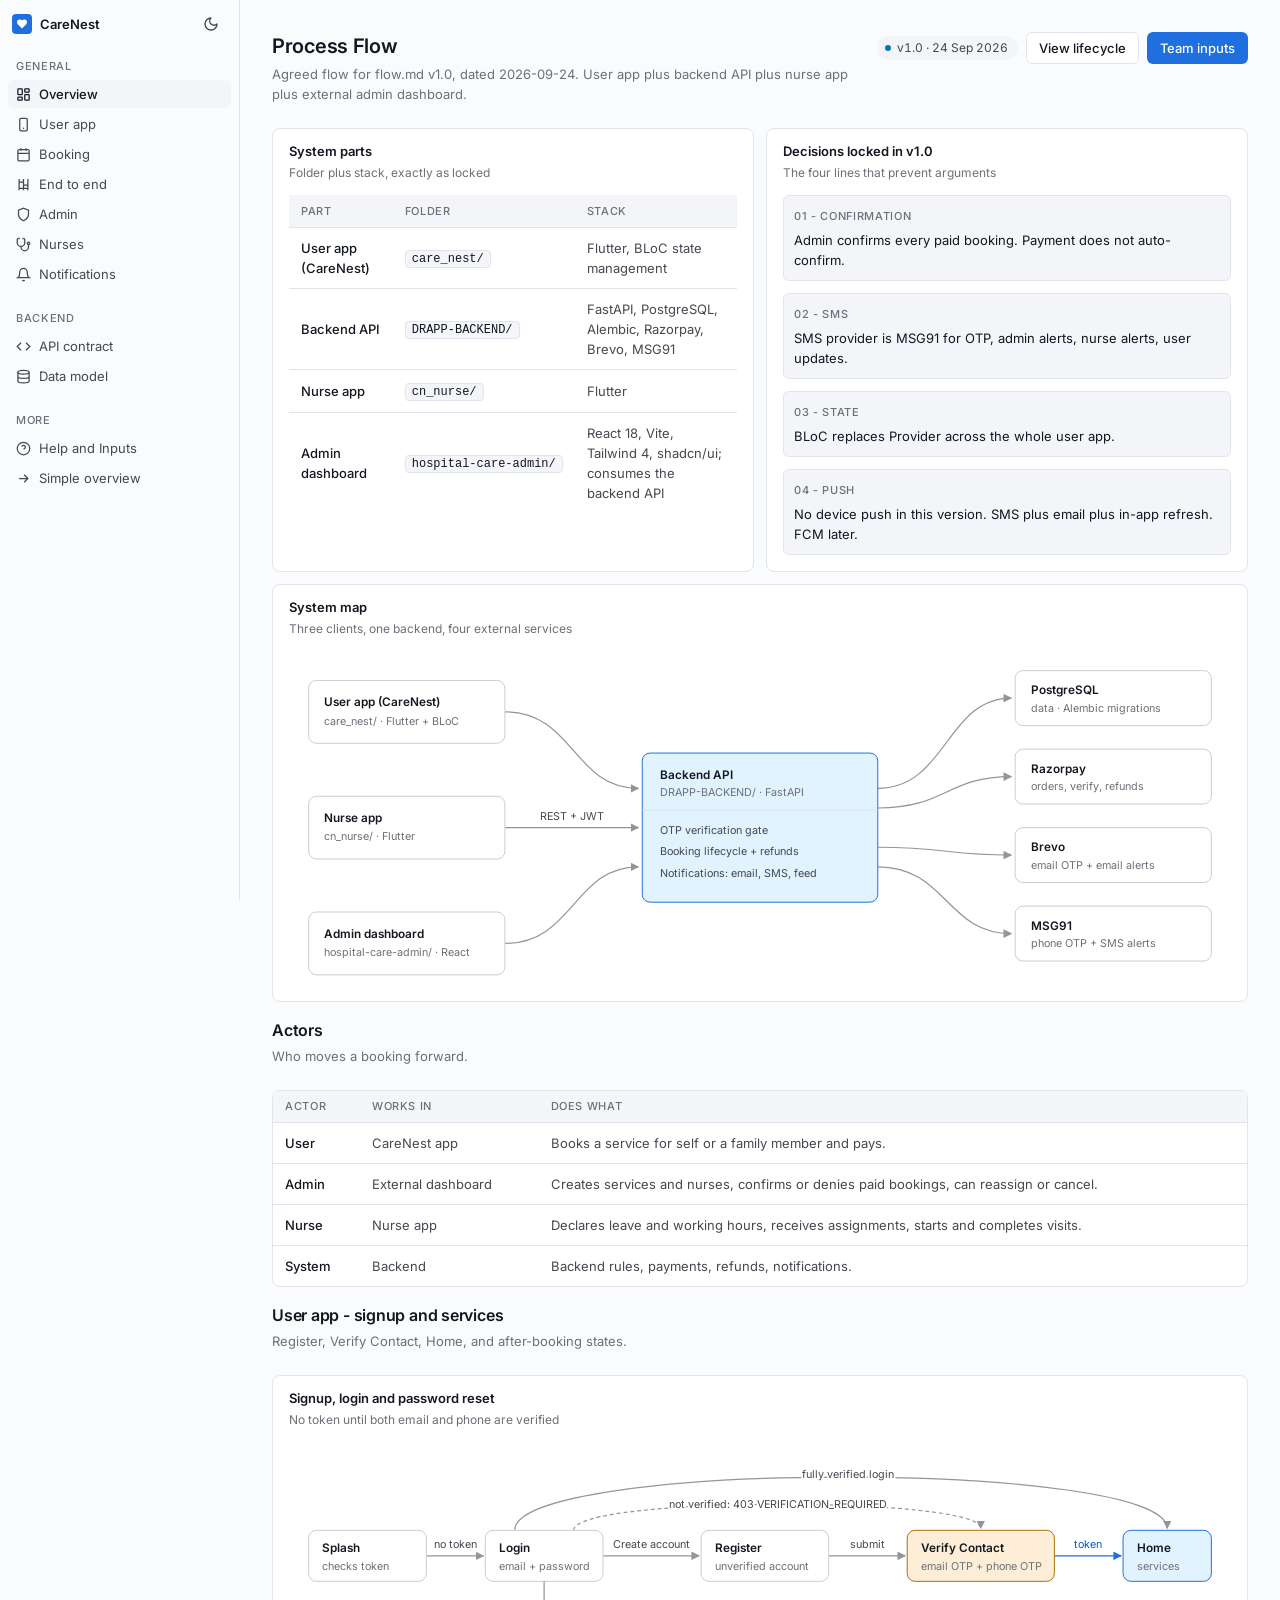
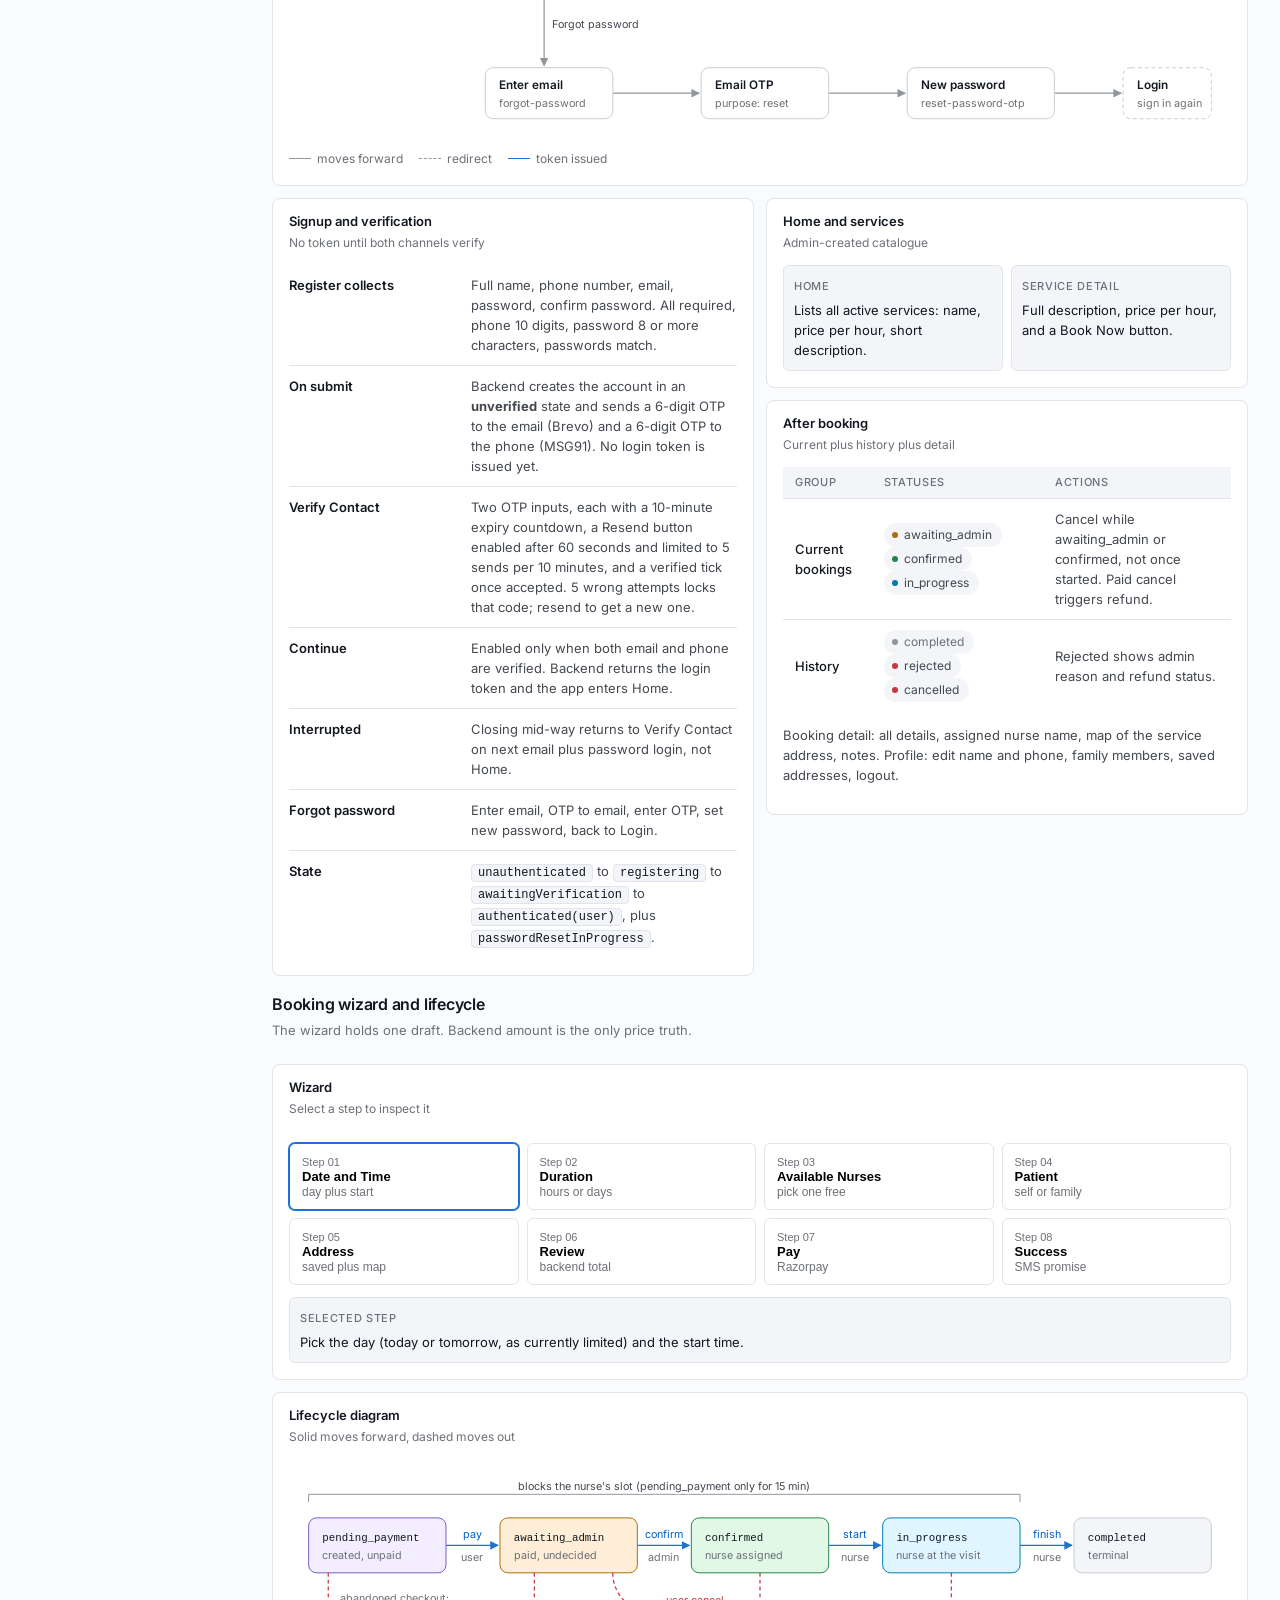
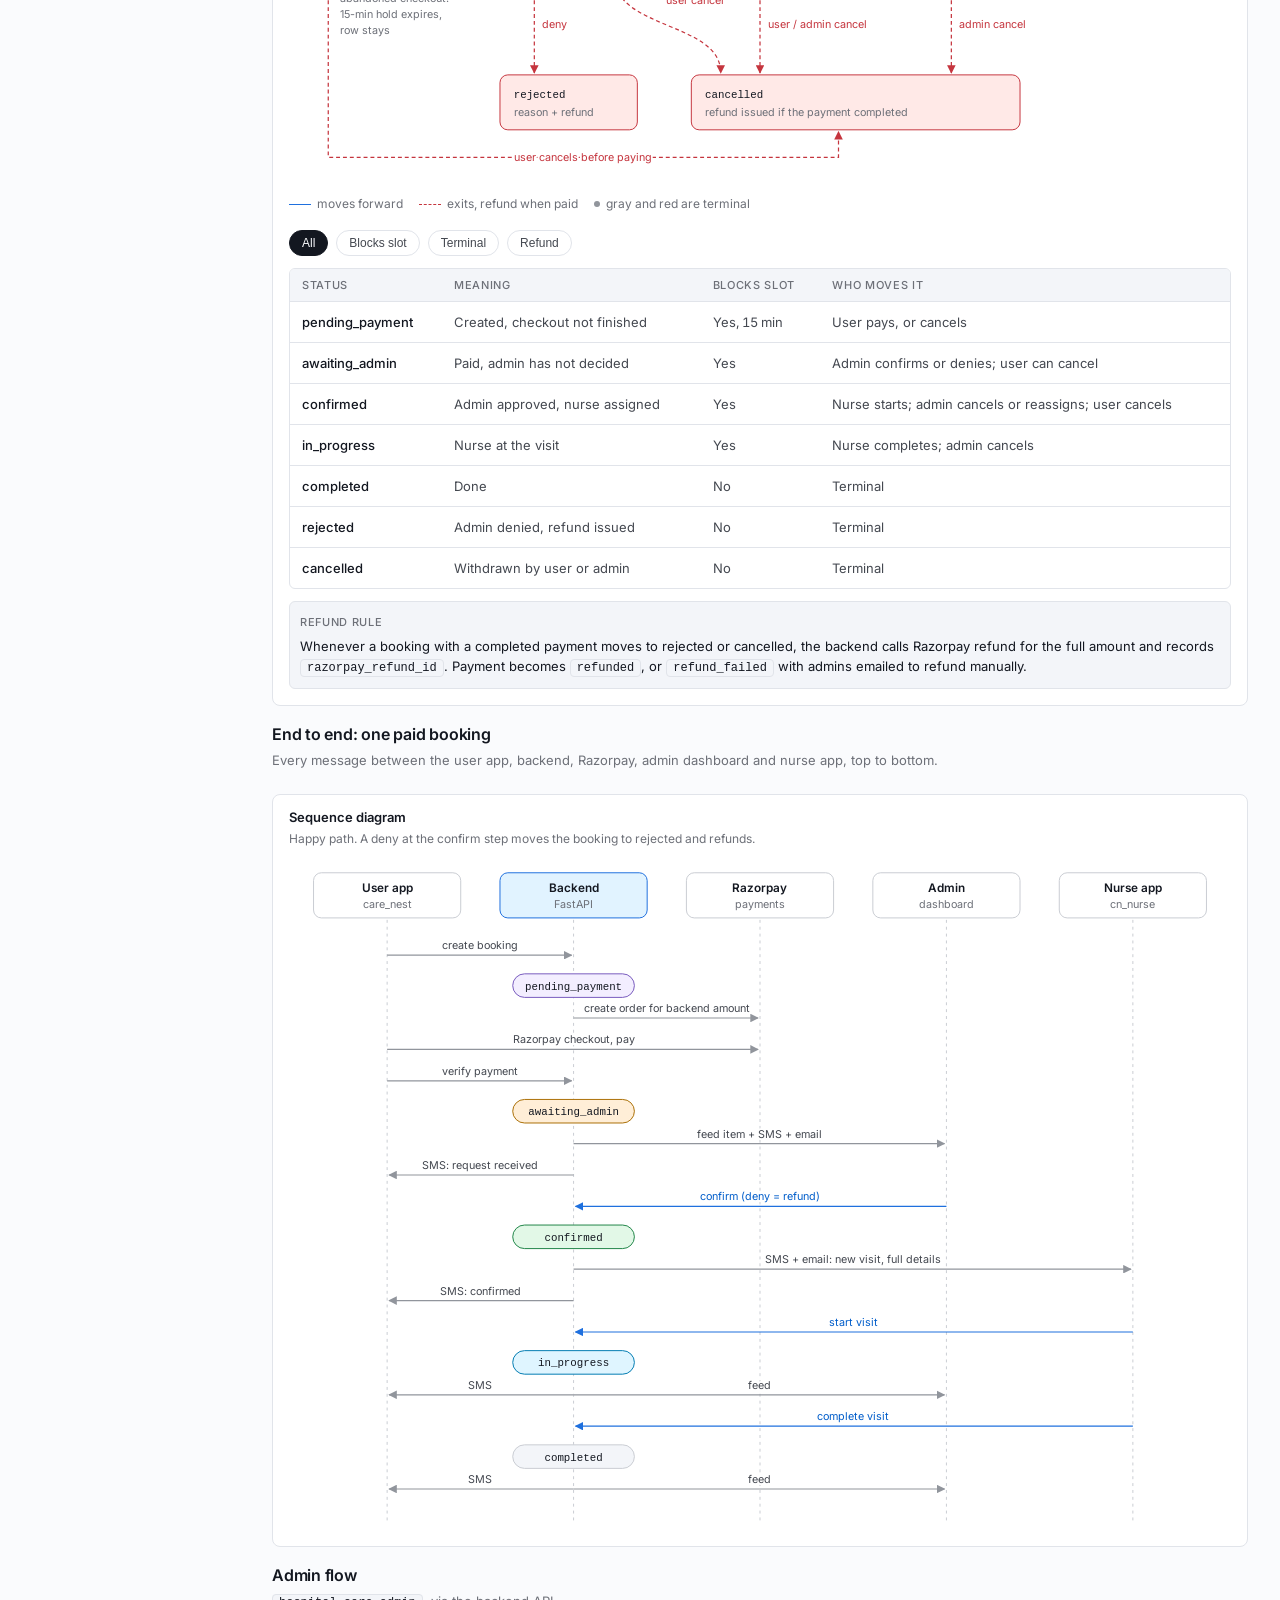
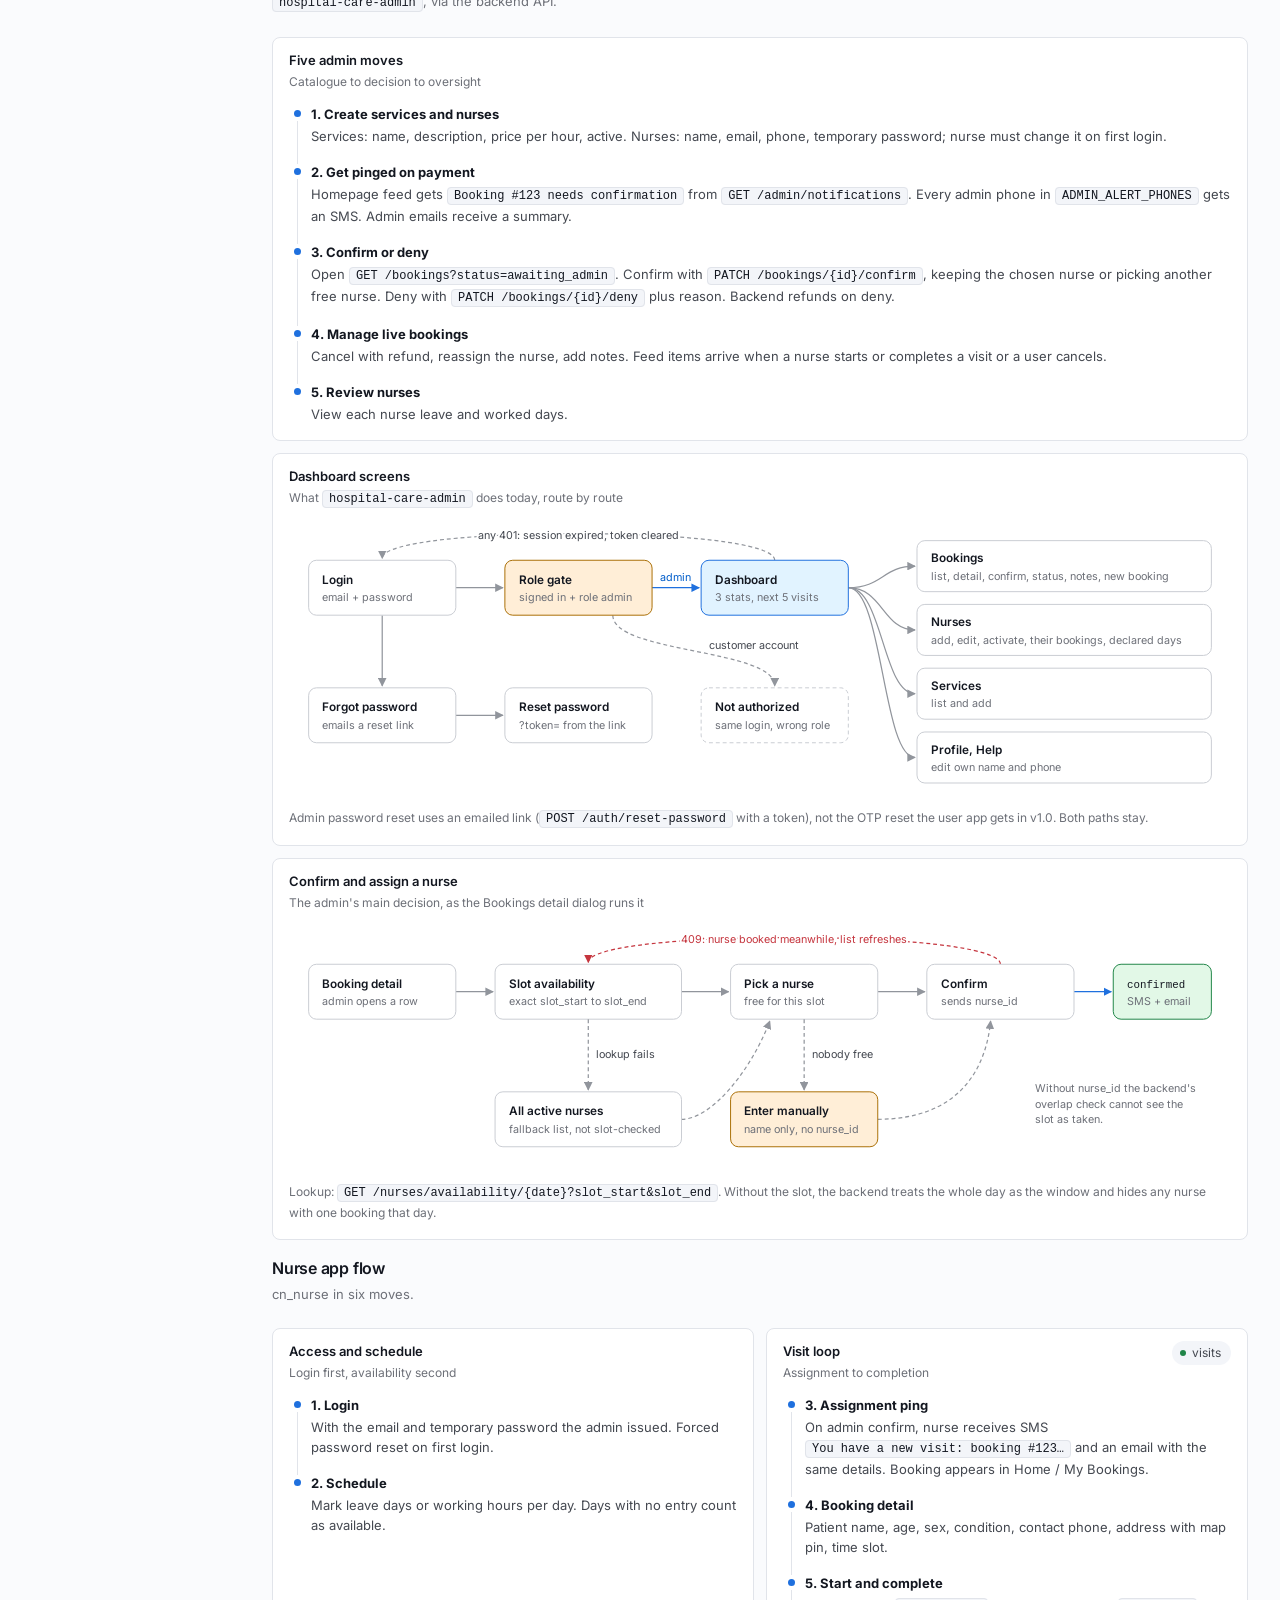
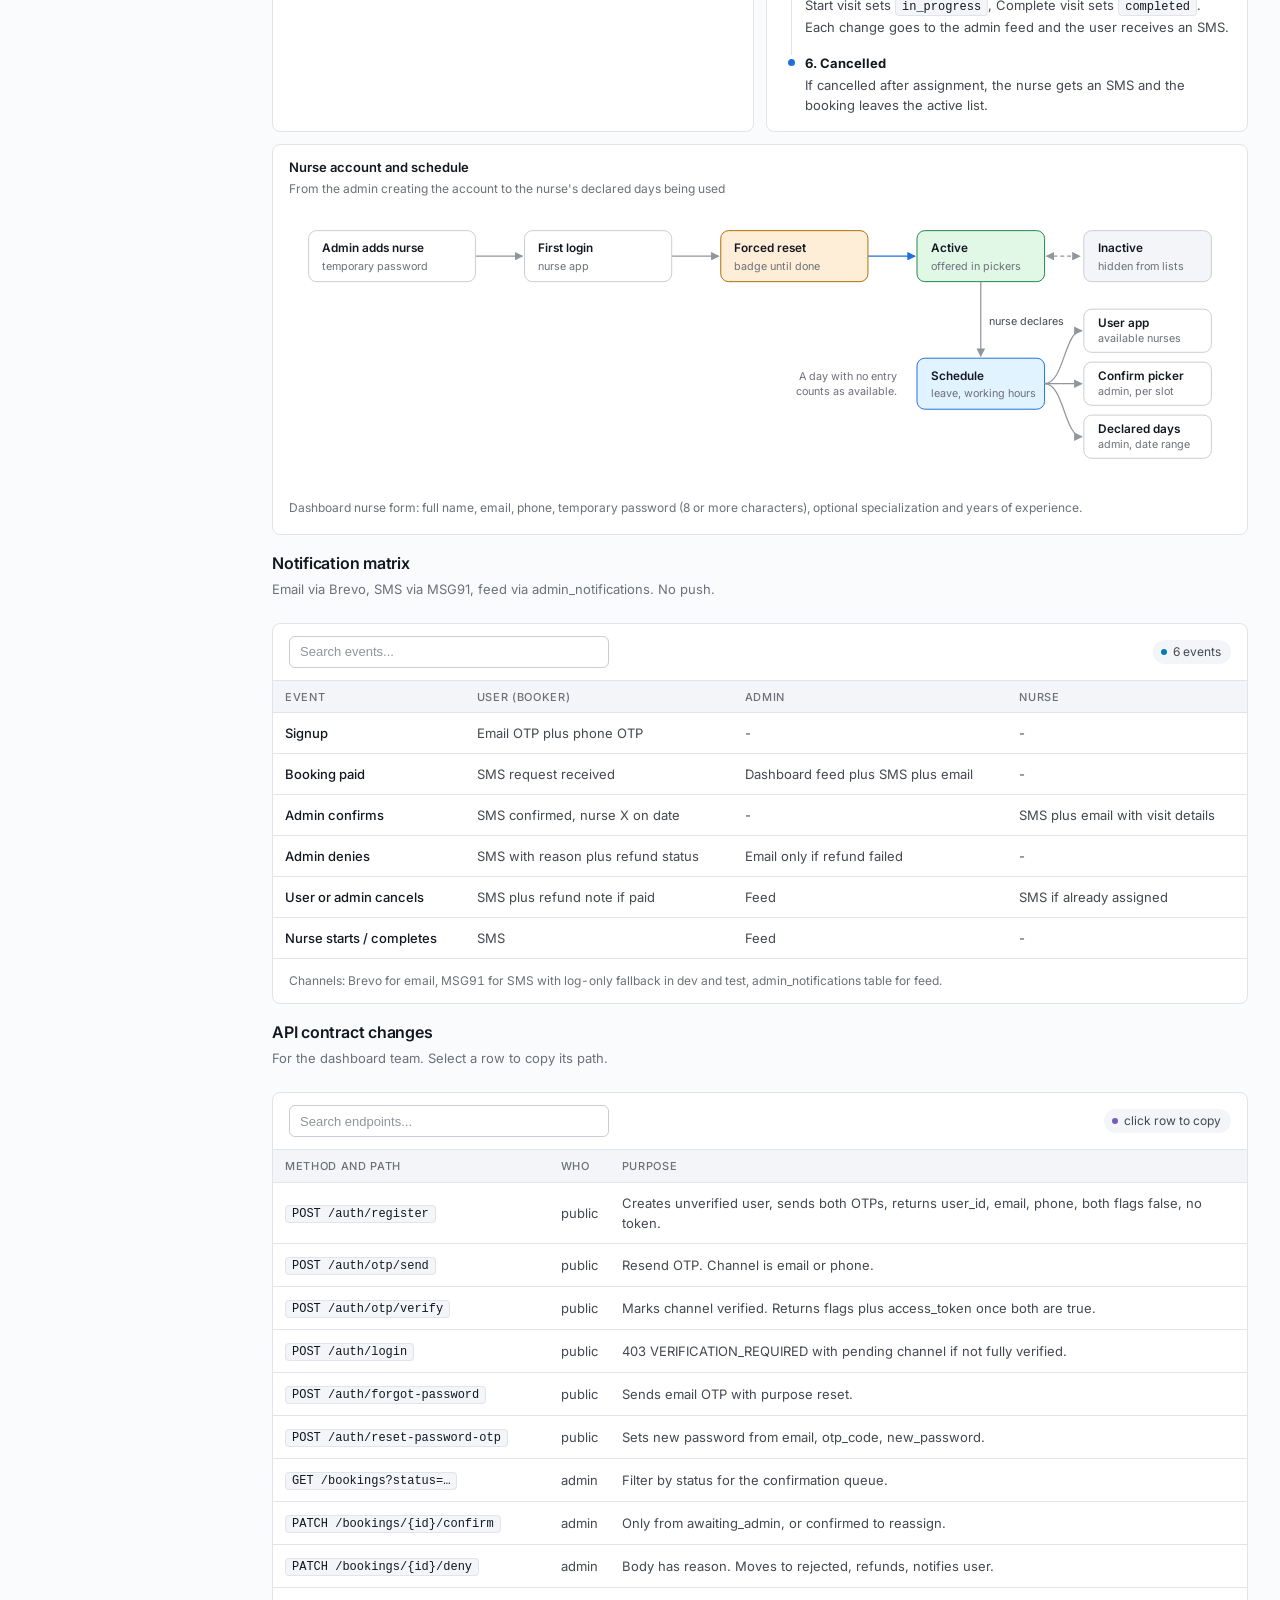
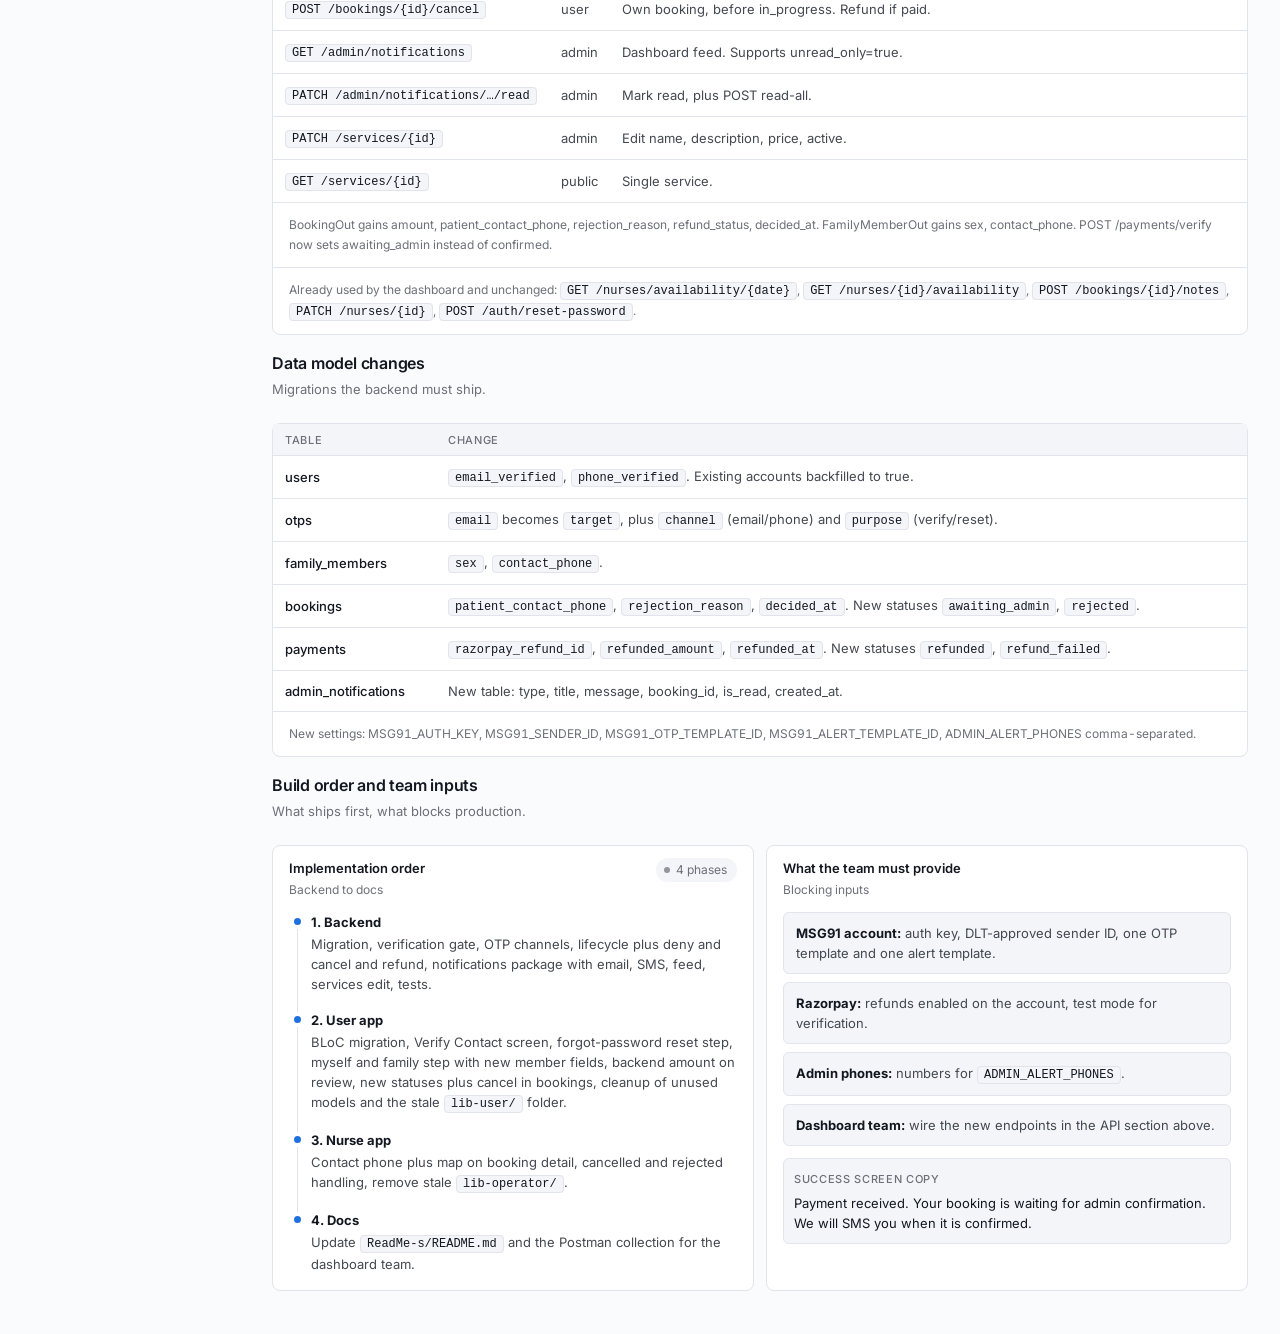
==== detailed.html @ 4bc53bef "Add view chooser and simple overview, fix phone sidebar not closing" ====
<!DOCTYPE html>
<html lang="en">
<head>
<meta charset="UTF-8">
<meta name="viewport" content="width=device-width, initial-scale=1.0">
<title>CareNest Detailed Flow</title>
<link rel="preconnect" href="https://fonts.googleapis.com">
<link rel="preconnect" href="https://fonts.gstatic.com" crossorigin>
<link href="https://fonts.googleapis.com/css2?family=Inter:wght@400;500;600&display=swap" rel="stylesheet">
<link rel="stylesheet" href="theme.css">
<script src="theme.js"></script>
<style>
.shell{min-height:100vh}
/* Sidebar - 240px fixed, no collapse */
.scrim{position:fixed;inset:0;z-index:40;background:rgba(0,0,0,.4);display:none}
.scrim.show{display:block}
.dark .scrim{background:rgba(0,0,0,.6)}
.sidebar{position:fixed;inset-block:0;left:0;z-index:50;width:240px;display:flex;flex-direction:column;border-right:1px solid var(--border);background:var(--canvas);transition:transform 200ms var(--ease-out)}
@media(max-width:1023.98px){.sidebar{transform:translateX(-100%)}.sidebar.open{transform:none;box-shadow:var(--shadow-modal)}}
.brandlink{display:flex;align-items:center;gap:8px;color:inherit;text-decoration:none;border-radius:6px}
.brandbar{height:48px;display:flex;align-items:center;gap:8px;padding:0 12px;flex-shrink:0}
.sidenav{flex:1;overflow-y:auto;padding:8px;display:flex;flex-direction:column;gap:20px}
.navlabel{margin:0 0 4px;padding:0 8px;font-size:11px;font-weight:500;letter-spacing:.06em;text-transform:uppercase;color:var(--fg-muted)}
.navlist{display:flex;flex-direction:column;gap:2px}
.navitem{display:flex;height:28px;align-items:center;gap:8px;border-radius:6px;padding:0 8px;font-size:13px;text-decoration:none;color:var(--fg-secondary);transition:background-color 120ms var(--ease-out),color 120ms var(--ease-out)}
.navitem:hover{background:var(--surface-hover);color:var(--fg)}
.navitem.active{background:var(--surface-sunken);font-weight:500;color:var(--fg)}
.navitem svg{flex-shrink:0}
/* Content column */
.content{padding-left:0}
@media(min-width:1024px){.content{padding-left:240px}.scrim{display:none!important}}
.mobilebar{position:sticky;top:0;z-index:30;display:flex;height:48px;align-items:center;gap:8px;border-bottom:1px solid var(--border);background:var(--canvas);padding:0 12px}
@media(min-width:1024px){.mobilebar{display:none}}
.themetoggle svg{position:absolute;transition:transform 300ms var(--ease-out),opacity 200ms var(--ease-out)}
.themetoggle .i-sun{opacity:0;transform:rotate(-90deg) scale(.6)}
.dark .themetoggle .i-moon{opacity:0;transform:rotate(90deg) scale(.6)}
.main{margin:0 auto;max-width:80rem;padding:24px 16px 48px}
@media(min-width:1024px){.main{padding:32px 32px 64px}}
/* PageHeader */
.pageheader{margin-bottom:24px;display:flex;flex-direction:column;gap:12px}
@media(min-width:640px){.pageheader{flex-direction:row;align-items:flex-start;justify-content:space-between}}
.pageheader h1{margin:0;font-size:20px;line-height:28px;letter-spacing:-0.014em;font-weight:600}
.pageheader p{margin:4px 0 0;max-width:42rem;font-size:13px;color:var(--fg-muted)}
.headeractions{display:flex;flex-shrink:0;align-items:center;gap:8px}
/* Buttons - 32px control height */
.btn{display:inline-flex;flex-shrink:0;height:32px;align-items:center;justify-content:center;gap:8px;border-radius:6px;font-size:13px;font-weight:500;white-space:nowrap;padding:0 12px;border:1px solid transparent;text-decoration:none;transition:background-color 120ms var(--ease-out)}
.btn-primary{background:var(--accent);color:var(--accent-fg)}
.btn-primary:hover{background:var(--accent-hover)}
.btn-outline{border-color:var(--border);background:var(--surface);color:var(--fg)}
.btn-outline:hover{background:var(--surface-hover)}
.btn svg{pointer-events:none}
/* Cards - flat bordered, no shadow */
.card{border-radius:8px;border:1px solid var(--border);background:var(--surface)}
.card-h{display:flex;align-items:flex-start;justify-content:space-between;gap:16px;padding:12px 16px 0}
.card-t{margin:0;font-size:13px;font-weight:600}
.card-d{margin:2px 0 0;font-size:12px;color:var(--fg-muted)}
.card-c{padding:12px 16px 16px}
.grid-stats{display:grid;grid-template-columns:1fr;gap:12px;margin-bottom:16px}
@media(min-width:640px){.grid-stats{grid-template-columns:repeat(2,1fr)}}
@media(min-width:1024px){.grid-stats{grid-template-columns:repeat(4,1fr)}}
.stat{padding:16px}
.stat-top{display:flex;align-items:center;gap:8px;color:var(--fg-muted)}
.stat-top h3{margin:0;font-size:12px;font-weight:500;white-space:nowrap;overflow:hidden;text-overflow:ellipsis}
.stat-v{margin:8px 0 0;font-size:26px;line-height:32px;letter-spacing:-0.02em;font-weight:600;font-variant-numeric:tabular-nums}
.stat-d{margin:4px 0 0;font-size:12px;color:var(--fg-muted);white-space:nowrap;overflow:hidden;text-overflow:ellipsis}
.grid2{display:grid;grid-template-columns:1fr;gap:12px}
@media(min-width:900px){.grid2{grid-template-columns:1fr 1fr}}
.stack{display:flex;flex-direction:column;gap:12px}
section.anchor{scroll-margin-top:64px;margin-bottom:16px}
/* Table */
.twrap{width:100%;overflow-x:auto;border-radius:0 0 8px 8px}
table.grid{width:100%;border-collapse:collapse;font-size:13px}
.grid thead{background:var(--surface-sunken)}
.grid thead tr{border-bottom:1px solid var(--border)}
.grid th{height:32px;padding:0 12px;text-align:left;vertical-align:middle;font-size:11px;font-weight:500;letter-spacing:.06em;text-transform:uppercase;white-space:nowrap;color:var(--fg-muted)}
.grid tbody tr{border-bottom:1px solid var(--border);transition:background-color 120ms var(--ease-out)}
.grid tbody tr:last-child{border-bottom:0}
.grid tbody tr.clickable{cursor:pointer}
.grid tbody tr.clickable:hover{background:var(--surface-hover)}
.grid td{padding:10px 12px;vertical-align:middle;color:var(--fg-secondary)}
.grid td.strong{color:var(--fg);font-weight:500}
.nums{font-variant-numeric:tabular-nums;white-space:nowrap}
/* StatusBadge - dot beside neutral text */
.badge{display:inline-flex;align-items:center;gap:6px;border-radius:9999px;background:var(--surface-sunken);padding:2px 10px 2px 8px;font-size:12px;white-space:nowrap;color:var(--fg-secondary)}
.badge.muted{color:var(--fg-muted)}
.dot{width:6px;height:6px;flex-shrink:0;border-radius:9999px}
.d-success{background:var(--success)}.d-info{background:var(--info)}.d-warning{background:var(--warning)}.d-special{background:var(--special)}.d-danger{background:var(--danger)}.d-neutral{background:var(--fg-subtle)}
code.code{font-family:ui-monospace,SFMono-Regular,Menlo,monospace;font-size:12px;background:var(--surface-sunken);border:1px solid var(--border);border-radius:4px;padding:1px 6px;color:var(--fg);white-space:nowrap;font-variant-numeric:tabular-nums}
/* DetailBox - Bookings.jsx pattern */
.detailbox{border-radius:6px;border:1px solid var(--border);background:var(--surface-sunken);padding:10px}
.detailbox .dl{margin:0;font-size:11px;font-weight:500;letter-spacing:.06em;text-transform:uppercase;color:var(--fg-muted)}
.detailbox .dv{margin:4px 0 0;font-size:13px;color:var(--fg)}
.dgrid{display:grid;grid-template-columns:1fr 1fr;gap:8px}
@media(max-width:560px){.dgrid{grid-template-columns:1fr}}
.kv{display:grid;grid-template-columns:170px 1fr;gap:12px;padding:10px 0;border-top:1px solid var(--border);font-size:13px}
.kv:first-of-type{border-top:0}
.kv dt{font-weight:600;color:var(--fg)}
.kv dd{margin:0;color:var(--fg-secondary)}
@media(max-width:640px){.kv{grid-template-columns:1fr;gap:2px}}
/* Wizard steps */
.wizard{display:grid;grid-template-columns:repeat(2,1fr);gap:8px;margin:12px 0}
@media(min-width:640px){.wizard{grid-template-columns:repeat(4,1fr)}}
.wstep{text-align:left;border-radius:6px;border:1px solid var(--border);background:var(--surface);padding:10px 12px}
.wstep:hover{background:var(--surface-hover)}
.wstep.sel{border-color:var(--accent);box-shadow:0 0 0 1px var(--accent)}
.wstep .wn{font-size:11px;color:var(--fg-muted);font-variant-numeric:tabular-nums}
.wstep b{display:block;font-size:13px;font-weight:600}
.wstep span{font-size:12px;color:var(--fg-muted)}
.filters{display:flex;gap:8px;flex-wrap:wrap;padding:12px 16px;border-bottom:1px solid var(--border)}
.fbtn{border:1px solid var(--border);background:var(--surface);border-radius:9999px;padding:5px 12px;font-size:12px;font-weight:500;color:var(--fg-secondary)}
.fbtn:hover{background:var(--surface-hover);color:var(--fg)}
.fbtn.on{background:var(--fg);border-color:var(--fg);color:var(--canvas)}
.checklist{list-style:none;margin:0;padding:0;display:flex;flex-direction:column;gap:8px}
.checklist li{border:1px solid var(--border);background:var(--surface-sunken);border-radius:6px;padding:10px 12px;font-size:13px;color:var(--fg-secondary)}
.checklist b{color:var(--fg)}
.timeline{margin:0;padding:0;list-style:none}
.timeline li{position:relative;padding:0 0 16px 22px}
.timeline li:last-child{padding-bottom:0}
.timeline li::before{content:"";position:absolute;left:5px;top:6px;width:7px;height:7px;border-radius:9999px;background:var(--accent)}
.timeline li::after{content:"";position:absolute;left:8px;top:17px;bottom:-2px;width:1px;background:var(--border)}
.timeline li:last-child::after{display:none}
.timeline b{font-size:13px}
.timeline p{margin:2px 0 0;font-size:13px;color:var(--fg-secondary)}
.searchrow{display:flex;flex-direction:column;gap:12px;padding:12px 16px;border-bottom:1px solid var(--border)}
@media(min-width:640px){.searchrow{flex-direction:row;align-items:center;justify-content:space-between}}
.search{width:100%;max-width:20rem;height:32px;border:1px solid var(--border-strong);border-radius:6px;background:var(--surface);color:var(--fg);font-size:13px;padding:0 10px}
.search::placeholder{color:var(--fg-subtle)}
.pager{display:flex;flex-direction:column;gap:12px;border-top:1px solid var(--border);padding:12px 16px;font-size:12px;color:var(--fg-muted);font-variant-numeric:tabular-nums}
@media(min-width:640px){.pager{flex-direction:row;align-items:center;justify-content:space-between}}
/* Diagrams - inline SVG painted with theme tokens */
.dg{overflow-x:auto;-webkit-overflow-scrolling:touch}
.dg svg{display:block;width:100%;height:auto;min-width:760px;font-family:'Inter',system-ui,sans-serif}
.dg .nd{fill:var(--surface);stroke:var(--border-strong);stroke-width:1}
.dg .nd.ghost{fill:none;stroke-dasharray:4 3}
.dg .nd.core{fill:var(--accent-soft);stroke:var(--accent)}
.dg .nd.s-special{fill:var(--special-soft);stroke:var(--special)}
.dg .nd.s-warning{fill:var(--warning-soft);stroke:var(--warning)}
.dg .nd.s-success{fill:var(--success-soft);stroke:var(--success)}
.dg .nd.s-info{fill:var(--info-soft);stroke:var(--info)}
.dg .nd.s-danger{fill:var(--danger-soft);stroke:var(--danger)}
.dg .nd.s-neutral{fill:var(--surface-sunken);stroke:var(--border-strong)}
.dg .tl{fill:var(--fg);font-size:12px;font-weight:600}
.dg .ts{fill:var(--fg-muted);font-size:11px}
.dg .tc{fill:var(--fg-secondary);font-size:11px}
.dg .tm{font-family:ui-monospace,SFMono-Regular,Menlo,monospace;font-size:11px;fill:var(--fg)}
.dg .el{fill:var(--fg-secondary);font-size:11px;stroke:var(--surface);stroke-width:4px;paint-order:stroke;stroke-linejoin:round}
.dg .el.bad{fill:var(--danger)}
.dg .el.acc{fill:var(--accent-text)}
.dg .ed{fill:none;stroke:var(--fg-subtle);stroke-width:1.25}
.dg .ed.acc{stroke:var(--accent)}
.dg .ed.bad{stroke:var(--danger);stroke-dasharray:4 3}
.dg .ed.dash{stroke-dasharray:4 3}
.dg .life{stroke:var(--border-strong);stroke-dasharray:3 4}
.dg .rule{stroke:var(--border);stroke-width:1}
.dg .bracket{fill:none;stroke:var(--fg-subtle);stroke-width:1}
.mk{fill:var(--fg-subtle)}.mk-acc{fill:var(--accent)}.mk-bad{fill:var(--danger)}
.legend{display:flex;flex-wrap:wrap;gap:16px;margin-top:12px;font-size:12px;color:var(--fg-muted)}
.legend span{display:inline-flex;align-items:center;gap:6px}
.legend i{display:inline-block;width:22px;height:0;border-top:1.5px solid var(--fg-subtle)}
.legend i.acc{border-top:1.5px solid var(--accent)}
.legend i.bad{border-top:1.5px dashed var(--danger)}
.legend i.dash{border-top-style:dashed}
.scrollhint{display:none;margin:8px 0 0;font-size:11px;color:var(--fg-subtle)}
@media(max-width:800px){.scrollhint{display:block}}
</style>
</head>
<body>
<svg width="0" height="0" style="position:absolute" aria-hidden="true"><defs>
<marker id="ah" viewBox="0 0 10 10" refX="9" refY="5" markerWidth="7" markerHeight="7" orient="auto-start-reverse"><path d="M0,0 L10,5 L0,10 z" class="mk"/></marker>
<marker id="ah-acc" viewBox="0 0 10 10" refX="9" refY="5" markerWidth="7" markerHeight="7" orient="auto-start-reverse"><path d="M0,0 L10,5 L0,10 z" class="mk-acc"/></marker>
<marker id="ah-bad" viewBox="0 0 10 10" refX="9" refY="5" markerWidth="7" markerHeight="7" orient="auto-start-reverse"><path d="M0,0 L10,5 L0,10 z" class="mk-bad"/></marker>
</defs></svg>
<div class="shell">
<div class="scrim" id="scrim"></div>
<aside class="sidebar" id="sidebar">
<div class="brandbar"><a class="brandlink focusable" href="index.html" title="All views"><span class="brandmark"><svg width="12" height="12" viewBox="0 0 24 24" fill="currentColor"><path d="M19 14c1.49-1.46 3-3.21 3-5.5A5.5 5.5 0 0 0 16.5 3c-1.76 0-3 .5-4.5 2-1.5-1.5-2.74-2-4.5-2A5.5 5.5 0 0 0 2 8.5c0 2.3 1.5 4.05 3 5.5l7 7Z"/></svg></span><span class="brandname">CareNest</span></a><button class="iconbtn themetoggle focusable" type="button" aria-label="Switch to dark mode" title="Switch to dark mode"><svg class="i-sun" width="16" height="16" viewBox="0 0 24 24" fill="none" stroke="currentColor" stroke-width="2" stroke-linecap="round"><circle cx="12" cy="12" r="4"/><path d="M12 2v2m0 16v2M4.9 4.9l1.4 1.4m11.4 11.4 1.4 1.4M2 12h2m16 0h2M4.9 19.1l1.4-1.4M17.7 6.3l1.4-1.4"/></svg><svg class="i-moon" width="16" height="16" viewBox="0 0 24 24" fill="none" stroke="currentColor" stroke-width="2" stroke-linecap="round" stroke-linejoin="round"><path d="M12 3a6 6 0 0 0 9 9 9 9 0 1 1-9-9Z"/></svg></button></div>
<nav class="sidenav">
<div><p class="navlabel">General</p><div class="navlist">
<a class="navitem active" href="#overview"><svg width="15" height="15" viewBox="0 0 24 24" fill="none" stroke="currentColor" stroke-width="2"><rect x="3" y="3" width="7" height="9" rx="1"/><rect x="14" y="3" width="7" height="5" rx="1"/><rect x="14" y="12" width="7" height="9" rx="1"/><rect x="3" y="16" width="7" height="5" rx="1"/></svg><span>Overview</span></a>
<a class="navitem" href="#userapp"><svg width="15" height="15" viewBox="0 0 24 24" fill="none" stroke="currentColor" stroke-width="2"><rect x="6" y="2" width="12" height="20" rx="2"/><path d="M11 18h2"/></svg><span>User app</span></a>
<a class="navitem" href="#booking"><svg width="15" height="15" viewBox="0 0 24 24" fill="none" stroke="currentColor" stroke-width="2"><rect x="3" y="4" width="18" height="18" rx="2"/><path d="M16 2v4M8 2v4M3 10h18"/></svg><span>Booking</span></a>
<a class="navitem" href="#sequence"><svg width="15" height="15" viewBox="0 0 24 24" fill="none" stroke="currentColor" stroke-width="2"><path d="M5 3v18M12 3v18M19 3v18M5 8h7M12 13h7M5 18h14"/></svg><span>End to end</span></a>
<a class="navitem" href="#adminflow"><svg width="15" height="15" viewBox="0 0 24 24" fill="none" stroke="currentColor" stroke-width="2"><path d="M12 22s8-4 8-10V5l-8-3-8 3v7c0 6 8 10 8 10Z"/></svg><span>Admin</span></a>
<a class="navitem" href="#nurses"><svg width="15" height="15" viewBox="0 0 24 24" fill="none" stroke="currentColor" stroke-width="2"><path d="M4.8 2.3A.3.3 0 1 0 5 2H4a2 2 0 0 0-2 2v5a6 6 0 0 0 6 6a6 6 0 0 0 6-6V4a2 2 0 0 0-2-2h-1a.2.2 0 1 0 .3.3"/><path d="M8 15v1a6 6 0 0 0 6 6a6 6 0 0 0 6-6v-4"/><circle cx="20" cy="10" r="2"/></svg><span>Nurses</span></a>
<a class="navitem" href="#notify"><svg width="15" height="15" viewBox="0 0 24 24" fill="none" stroke="currentColor" stroke-width="2"><path d="M6 8a6 6 0 0 1 12 0c0 7 3 9 3 9H3s3-2 3-9M10.3 21a1.94 1.94 0 0 0 3.4 0"/></svg><span>Notifications</span></a>
</div></div>
<div><p class="navlabel">Backend</p><div class="navlist">
<a class="navitem" href="#api"><svg width="15" height="15" viewBox="0 0 24 24" fill="none" stroke="currentColor" stroke-width="2"><path d="m16 18 6-6-6-6M8 6l-6 6 6 6"/></svg><span>API contract</span></a>
<a class="navitem" href="#data"><svg width="15" height="15" viewBox="0 0 24 24" fill="none" stroke="currentColor" stroke-width="2"><ellipse cx="12" cy="5" rx="9" ry="3"/><path d="M3 5v14c0 1.66 4 3 9 3s9-1.34 9-3V5M3 12c0 1.66 4 3 9 3s9-1.34 9-3"/></svg><span>Data model</span></a>
</div></div>
<div><p class="navlabel">More</p><div class="navlist">
<a class="navitem" href="#help"><svg width="15" height="15" viewBox="0 0 24 24" fill="none" stroke="currentColor" stroke-width="2"><circle cx="12" cy="12" r="10"/><path d="M9.09 9a3 3 0 0 1 5.83 1c0 2-3 3-3 3M12 17h.01"/></svg><span>Help and Inputs</span></a>
<a class="navitem" href="simple.html"><svg width="15" height="15" viewBox="0 0 24 24" fill="none" stroke="currentColor" stroke-width="2"><path d="M5 12h14M13 6l6 6-6 6"/></svg><span>Simple overview</span></a>
</div></div>
</nav>
</aside>
<div class="content">
<header class="mobilebar">
<button class="iconbtn focusable" id="menuBtn" aria-label="Open navigation"><svg width="16" height="16" viewBox="0 0 24 24" fill="none" stroke="currentColor" stroke-width="2"><path d="M4 6h16M4 12h16M4 18h16"/></svg></button>
<span class="brandmark"><svg width="12" height="12" viewBox="0 0 24 24" fill="currentColor"><path d="M19 14c1.49-1.46 3-3.21 3-5.5A5.5 5.5 0 0 0 16.5 3c-1.76 0-3 .5-4.5 2-1.5-1.5-2.74-2-4.5-2A5.5 5.5 0 0 0 2 8.5c0 2.3 1.5 4.05 3 5.5l7 7Z"/></svg></span>
<span class="brandname">CareNest</span>
<button class="iconbtn themetoggle focusable" type="button" aria-label="Switch to dark mode" title="Switch to dark mode"><svg class="i-sun" width="16" height="16" viewBox="0 0 24 24" fill="none" stroke="currentColor" stroke-width="2" stroke-linecap="round"><circle cx="12" cy="12" r="4"/><path d="M12 2v2m0 16v2M4.9 4.9l1.4 1.4m11.4 11.4 1.4 1.4M2 12h2m16 0h2M4.9 19.1l1.4-1.4M17.7 6.3l1.4-1.4"/></svg><svg class="i-moon" width="16" height="16" viewBox="0 0 24 24" fill="none" stroke="currentColor" stroke-width="2" stroke-linecap="round" stroke-linejoin="round"><path d="M12 3a6 6 0 0 0 9 9 9 9 0 1 1-9-9Z"/></svg></button>
</header>
<main class="main">
<div class="pageheader"><div><h1>Process Flow</h1><p>Agreed flow for flow.md v1.0, dated 2026-09-24. User app plus backend API plus nurse app plus external admin dashboard.</p></div>
<div class="headeractions"><span class="badge"><span class="dot d-info"></span><span class="nums">v1.0 · 24 Sep 2026</span></span><a class="btn btn-outline focusable" href="#booking">View lifecycle</a><a class="btn btn-primary focusable" href="#help">Team inputs</a></div></div>
<section class="anchor" id="overview">
<div class="grid2">
<div class="card"><div class="card-h"><div><h3 class="card-t">System parts</h3><p class="card-d">Folder plus stack, exactly as locked</p></div></div><div class="card-c">
<div class="twrap"><table class="grid"><thead><tr><th>Part</th><th>Folder</th><th>Stack</th></tr></thead><tbody>
<tr><td class="strong">User app (CareNest)</td><td><code class="code">care_nest/</code></td><td>Flutter, BLoC state management</td></tr>
<tr><td class="strong">Backend API</td><td><code class="code">DRAPP-BACKEND/</code></td><td>FastAPI, PostgreSQL, Alembic, Razorpay, Brevo, MSG91</td></tr>
<tr><td class="strong">Nurse app</td><td><code class="code">cn_nurse/</code></td><td>Flutter</td></tr>
<tr><td class="strong">Admin dashboard</td><td><code class="code">hospital-care-admin/</code></td><td>React 18, Vite, Tailwind 4, shadcn/ui; consumes the backend API</td></tr>
</tbody></table></div>
</div></div>
<div class="card"><div class="card-h"><div><h3 class="card-t">Decisions locked in v1.0</h3><p class="card-d">The four lines that prevent arguments</p></div></div><div class="card-c"><div class="stack">
<div class="detailbox"><p class="dl">01 - Confirmation</p><p class="dv">Admin confirms every paid booking. Payment does not auto-confirm.</p></div>
<div class="detailbox"><p class="dl">02 - SMS</p><p class="dv">SMS provider is MSG91 for OTP, admin alerts, nurse alerts, user updates.</p></div>
<div class="detailbox"><p class="dl">03 - State</p><p class="dv">BLoC replaces Provider across the whole user app.</p></div>
<div class="detailbox"><p class="dl">04 - Push</p><p class="dv">No device push in this version. SMS plus email plus in-app refresh. FCM later.</p></div>
</div></div></div>
</div>
<div class="card" style="margin-top:12px"><div class="card-h"><div><h3 class="card-t">System map</h3><p class="card-d">Three clients, one backend, four external services</p></div></div><div class="card-c"><div class="dg">
<svg viewBox="0 0 960 340" role="img" aria-label="System map: user app, nurse app and admin dashboard call the backend API, which uses PostgreSQL, Razorpay, Brevo and MSG91">
<path class="ed" d="M220,62 C290,62 290,140 356,140" marker-end="url(#ah)"/>
<path class="ed" d="M220,180 L356,180" marker-end="url(#ah)"/>
<path class="ed" d="M220,298 C290,298 290,220 356,220" marker-end="url(#ah)"/>
<text class="el" x="288" y="172" text-anchor="middle">REST + JWT</text>
<path class="ed" d="M600,140 C670,140 670,48 736,48" marker-end="url(#ah)"/>
<path class="ed" d="M600,160 C670,160 670,128 736,128" marker-end="url(#ah)"/>
<path class="ed" d="M600,200 C670,200 670,208 736,208" marker-end="url(#ah)"/>
<path class="ed" d="M600,220 C670,220 670,288 736,288" marker-end="url(#ah)"/>
<rect class="nd" x="20" y="30" width="200" height="64" rx="8"/><text class="tl" x="36" y="56">User app (CareNest)</text><text class="ts" x="36" y="75">care_nest/ · Flutter + BLoC</text>
<rect class="nd" x="20" y="148" width="200" height="64" rx="8"/><text class="tl" x="36" y="174">Nurse app</text><text class="ts" x="36" y="193">cn_nurse/ · Flutter</text>
<rect class="nd" x="20" y="266" width="200" height="64" rx="8"/><text class="tl" x="36" y="292">Admin dashboard</text><text class="ts" x="36" y="311">hospital-care-admin/ · React</text>
<rect class="nd core" x="360" y="104" width="240" height="152" rx="8"/><text class="tl" x="378" y="130">Backend API</text><text class="ts" x="378" y="148">DRAPP-BACKEND/ · FastAPI</text>
<line class="rule" x1="360" y1="162" x2="600" y2="162"/>
<text class="tc" x="378" y="186">OTP verification gate</text><text class="tc" x="378" y="208">Booking lifecycle + refunds</text><text class="tc" x="378" y="230">Notifications: email, SMS, feed</text>
<rect class="nd" x="740" y="20" width="200" height="56" rx="8"/><text class="tl" x="756" y="44">PostgreSQL</text><text class="ts" x="756" y="62">data · Alembic migrations</text>
<rect class="nd" x="740" y="100" width="200" height="56" rx="8"/><text class="tl" x="756" y="124">Razorpay</text><text class="ts" x="756" y="142">orders, verify, refunds</text>
<rect class="nd" x="740" y="180" width="200" height="56" rx="8"/><text class="tl" x="756" y="204">Brevo</text><text class="ts" x="756" y="222">email OTP + email alerts</text>
<rect class="nd" x="740" y="260" width="200" height="56" rx="8"/><text class="tl" x="756" y="284">MSG91</text><text class="ts" x="756" y="302">phone OTP + SMS alerts</text>
</svg></div><p class="scrollhint">Scroll sideways to see the full diagram.</p></div></div>
</section>
<section class="anchor" id="actors">
<div class="pageheader"><div><h1 style="font-size:16px;line-height:24px">Actors</h1><p>Who moves a booking forward.</p></div></div>
<div class="card"><div class="twrap"><table class="grid"><thead><tr><th>Actor</th><th>Works in</th><th>Does what</th></tr></thead><tbody>
<tr><td class="strong">User</td><td>CareNest app</td><td>Books a service for self or a family member and pays.</td></tr>
<tr><td class="strong">Admin</td><td>External dashboard</td><td>Creates services and nurses, confirms or denies paid bookings, can reassign or cancel.</td></tr>
<tr><td class="strong">Nurse</td><td>Nurse app</td><td>Declares leave and working hours, receives assignments, starts and completes visits.</td></tr>
<tr><td class="strong">System</td><td>Backend</td><td>Backend rules, payments, refunds, notifications.</td></tr>
</tbody></table></div></div>
</section>
<section class="anchor" id="userapp">
<div class="pageheader"><div><h1 style="font-size:16px;line-height:24px">User app - signup and services</h1><p>Register, Verify Contact, Home, and after-booking states.</p></div></div>
<div class="card" style="margin-bottom:12px"><div class="card-h"><div><h3 class="card-t">Signup, login and password reset</h3><p class="card-d">No token until both email and phone are verified</p></div></div><div class="card-c"><div class="dg">
<svg viewBox="0 0 960 300" role="img" aria-label="Auth flow: Splash to Login to Register to Verify Contact to Home. Unverified login returns to Verify Contact. Forgot password goes email, email OTP, new password, back to Login.">
<path class="ed" d="M230,90 C230,18 895,18 895,88" marker-end="url(#ah)"/>
<text class="el" x="570" y="37" text-anchor="middle">fully verified login</text>
<path class="ed dash" d="M290,90 C290,55 705,55 705,88" marker-end="url(#ah)"/>
<text class="el" x="498" y="67" text-anchor="middle">not verified: 403 VERIFICATION_REQUIRED</text>
<path class="ed" d="M140,116 L198,116" marker-end="url(#ah)"/><text class="el" x="170" y="108" text-anchor="middle">no token</text>
<path class="ed" d="M320,116 L418,116" marker-end="url(#ah)"/><text class="el" x="369" y="108" text-anchor="middle">Create account</text>
<path class="ed" d="M550,116 L628,116" marker-end="url(#ah)"/><text class="el" x="590" y="108" text-anchor="middle">submit</text>
<path class="ed acc" d="M780,116 L848,116" marker-end="url(#ah-acc)"/><text class="el acc" x="814" y="108" text-anchor="middle">token</text>
<rect class="nd" x="20" y="90" width="120" height="52" rx="8"/><text class="tl" x="34" y="112">Splash</text><text class="ts" x="34" y="130">checks token</text>
<rect class="nd" x="200" y="90" width="120" height="52" rx="8"/><text class="tl" x="214" y="112">Login</text><text class="ts" x="214" y="130">email + password</text>
<rect class="nd" x="420" y="90" width="130" height="52" rx="8"/><text class="tl" x="434" y="112">Register</text><text class="ts" x="434" y="130">unverified account</text>
<rect class="nd s-warning" x="630" y="90" width="150" height="52" rx="8"/><text class="tl" x="644" y="112">Verify Contact</text><text class="ts" x="644" y="130">email OTP + phone OTP</text>
<rect class="nd core" x="850" y="90" width="90" height="52" rx="8"/><text class="tl" x="864" y="112">Home</text><text class="ts" x="864" y="130">services</text>
<path class="ed" d="M260,142 L260,228" marker-end="url(#ah)"/><text class="el" x="268" y="190">Forgot password</text>
<path class="ed" d="M330,256 L418,256" marker-end="url(#ah)"/>
<path class="ed" d="M550,256 L628,256" marker-end="url(#ah)"/>
<path class="ed" d="M780,256 L848,256" marker-end="url(#ah)"/>
<rect class="nd" x="200" y="230" width="130" height="52" rx="8"/><text class="tl" x="214" y="252">Enter email</text><text class="ts" x="214" y="270">forgot-password</text>
<rect class="nd" x="420" y="230" width="130" height="52" rx="8"/><text class="tl" x="434" y="252">Email OTP</text><text class="ts" x="434" y="270">purpose: reset</text>
<rect class="nd" x="630" y="230" width="150" height="52" rx="8"/><text class="tl" x="644" y="252">New password</text><text class="ts" x="644" y="270">reset-password-otp</text>
<rect class="nd ghost" x="850" y="230" width="90" height="52" rx="8"/><text class="tl" x="864" y="252">Login</text><text class="ts" x="864" y="270">sign in again</text>
</svg></div>
<div class="legend"><span><i></i>moves forward</span><span><i class="dash"></i>redirect</span><span><i class="acc"></i>token issued</span></div>
<p class="scrollhint">Scroll sideways to see the full diagram.</p></div></div>
<div class="grid2">
<div class="card"><div class="card-h"><div><h3 class="card-t">Signup and verification</h3><p class="card-d">No token until both channels verify</p></div></div><div class="card-c">
<dl style="margin:0">
<div class="kv"><dt>Register collects</dt><dd>Full name, phone number, email, password, confirm password. All required, phone 10 digits, password 8 or more characters, passwords match.</dd></div>
<div class="kv"><dt>On submit</dt><dd>Backend creates the account in an <b>unverified</b> state and sends a 6-digit OTP to the email (Brevo) and a 6-digit OTP to the phone (MSG91). No login token is issued yet.</dd></div>
<div class="kv"><dt>Verify Contact</dt><dd>Two OTP inputs, each with a 10-minute expiry countdown, a Resend button enabled after 60 seconds and limited to 5 sends per 10 minutes, and a verified tick once accepted. 5 wrong attempts locks that code; resend to get a new one.</dd></div>
<div class="kv"><dt>Continue</dt><dd>Enabled only when both email and phone are verified. Backend returns the login token and the app enters Home.</dd></div>
<div class="kv"><dt>Interrupted</dt><dd>Closing mid-way returns to Verify Contact on next email plus password login, not Home.</dd></div>
<div class="kv"><dt>Forgot password</dt><dd>Enter email, OTP to email, enter OTP, set new password, back to Login.</dd></div>
<div class="kv"><dt>State</dt><dd><code class="code">unauthenticated</code> to <code class="code">registering</code> to <code class="code">awaitingVerification</code> to <code class="code">authenticated(user)</code>, plus <code class="code">passwordResetInProgress</code>.</dd></div>
</dl>
</div></div>
<div class="stack">
<div class="card"><div class="card-h"><div><h3 class="card-t">Home and services</h3><p class="card-d">Admin-created catalogue</p></div></div><div class="card-c"><div class="dgrid">
<div class="detailbox"><p class="dl">Home</p><p class="dv">Lists all active services: name, price per hour, short description.</p></div>
<div class="detailbox"><p class="dl">Service Detail</p><p class="dv">Full description, price per hour, and a Book Now button.</p></div>
</div></div></div>
<div class="card"><div class="card-h"><div><h3 class="card-t">After booking</h3><p class="card-d">Current plus history plus detail</p></div></div><div class="card-c">
<div class="twrap"><table class="grid"><thead><tr><th>Group</th><th>Statuses</th><th>Actions</th></tr></thead><tbody>
<tr><td class="strong">Current bookings</td><td><span class="badge"><span class="dot d-warning"></span>awaiting_admin</span> <span class="badge"><span class="dot d-success"></span>confirmed</span> <span class="badge"><span class="dot d-info"></span>in_progress</span></td><td>Cancel while awaiting_admin or confirmed, not once started. Paid cancel triggers refund.</td></tr>
<tr><td class="strong">History</td><td><span class="badge muted"><span class="dot d-neutral"></span>completed</span> <span class="badge"><span class="dot d-danger"></span>rejected</span> <span class="badge"><span class="dot d-danger"></span>cancelled</span></td><td>Rejected shows admin reason and refund status.</td></tr>
</tbody></table></div>
<p style="font-size:13px;color:var(--fg-secondary)">Booking detail: all details, assigned nurse name, map of the service address, notes. Profile: edit name and phone, family members, saved addresses, logout.</p>
</div></div>
</div>
</div>
</section>
<section class="anchor" id="booking">
<div class="pageheader"><div><h1 style="font-size:16px;line-height:24px">Booking wizard and lifecycle</h1><p>The wizard holds one draft. Backend amount is the only price truth.</p></div></div>
<div class="card"><div class="card-h"><div><h3 class="card-t">Wizard</h3><p class="card-d">Select a step to inspect it</p></div></div><div class="card-c">
<div class="wizard" id="wizard">
<button class="wstep sel focusable" data-t="Pick the day (today or tomorrow, as currently limited) and the start time."><span class="wn">Step 01</span><b>Date and Time</b><span>day plus start</span></button>
<button class="wstep focusable" data-t="Hours 1 to 12 or days 1 to 7. Price is price per hour times hours and is calculated by the backend; the app displays the backend figure."><span class="wn">Step 02</span><b>Duration</b><span>hours or days</span></button>
<button class="wstep focusable" data-t="Backend returns only nurses who are active, not on leave and inside declared working hours (no declaration means available), and not holding an overlapping booking in pending_payment for 15 minutes, awaiting_admin, confirmed, or in_progress. User picks one. Phone numbers are not shown."><span class="wn">Step 03</span><b>Available Nurses</b><span>pick one free</span></button>
<button class="wstep focusable" data-t="Myself takes patient name and contact phone from profile. Family member picks an existing member or adds one inline: name, age 1 to 109, sex Male/Female/Other, point-of-contact phone. Saved to family_members and reusable. Optional condition and notes."><span class="wn">Step 04</span><b>Patient</b><span>self or family</span></button>
<button class="wstep focusable" data-t="Pick a saved address or type one, with the map pin via GPS auto-detect or tap on map."><span class="wn">Step 05</span><b>Address</b><span>saved plus map</span></button>
<button class="wstep focusable" data-t="Shows service, date and time, duration, nurse, patient, address, and total amount from the backend."><span class="wn">Step 06</span><b>Review</b><span>backend total</span></button>
<button class="wstep focusable" data-t="Booking is created as pending_payment, a Razorpay order is created for the backend amount, Razorpay checkout opens. On success the app calls verify; the backend checks the signature and moves the booking to awaiting_admin."><span class="wn">Step 07</span><b>Pay</b><span>Razorpay</span></button>
<button class="wstep focusable" data-t="Payment received. Your booking is waiting for admin confirmation. We will SMS you when it is confirmed. Abandoned checkout stays pending_payment and the nurse hold expires after 15 minutes."><span class="wn">Step 08</span><b>Success</b><span>SMS promise</span></button>
</div>
<div class="detailbox"><p class="dl">Selected step</p><p class="dv" id="wizardDetail">Pick the day (today or tomorrow, as currently limited) and the start time.</p></div>
</div></div>
<div class="card" style="margin-top:12px"><div class="card-h"><div><h3 class="card-t">Lifecycle diagram</h3><p class="card-d">Solid moves forward, dashed moves out</p></div></div><div class="card-c">
<div class="dg">
<svg viewBox="0 0 960 330" role="img" aria-label="Booking state machine: pending_payment, pay, awaiting_admin, admin confirm, confirmed, nurse start, in_progress, nurse finish, completed. Admin deny leads to rejected. User or admin cancel leads to cancelled. Both refund when paid.">
<path class="bracket" d="M20,44 V36 H745 V44"/>
<text class="el" x="382" y="32" text-anchor="middle">blocks the nurse's slot (pending_payment only for 15 min)</text>
<path class="ed acc" d="M160,88 L213,88" marker-end="url(#ah-acc)"/><text class="el acc" x="187" y="81" text-anchor="middle">pay</text><text class="ts" x="187" y="104" text-anchor="middle">user</text>
<path class="ed acc" d="M355,88 L408,88" marker-end="url(#ah-acc)"/><text class="el acc" x="382" y="81" text-anchor="middle">confirm</text><text class="ts" x="382" y="104" text-anchor="middle">admin</text>
<path class="ed acc" d="M550,88 L603,88" marker-end="url(#ah-acc)"/><text class="el acc" x="577" y="81" text-anchor="middle">start</text><text class="ts" x="577" y="104" text-anchor="middle">nurse</text>
<path class="ed acc" d="M745,88 L798,88" marker-end="url(#ah-acc)"/><text class="el acc" x="772" y="81" text-anchor="middle">finish</text><text class="ts" x="772" y="104" text-anchor="middle">nurse</text>
<rect class="nd s-special" x="20" y="60" width="140" height="56" rx="8"/><text class="tm" x="34" y="84">pending_payment</text><text class="ts" x="34" y="102">created, unpaid</text>
<rect class="nd s-warning" x="215" y="60" width="140" height="56" rx="8"/><text class="tm" x="229" y="84">awaiting_admin</text><text class="ts" x="229" y="102">paid, undecided</text>
<rect class="nd s-success" x="410" y="60" width="140" height="56" rx="8"/><text class="tm" x="424" y="84">confirmed</text><text class="ts" x="424" y="102">nurse assigned</text>
<rect class="nd s-info" x="605" y="60" width="140" height="56" rx="8"/><text class="tm" x="619" y="84">in_progress</text><text class="ts" x="619" y="102">nurse at the visit</text>
<rect class="nd s-neutral" x="800" y="60" width="140" height="56" rx="8"/><text class="tm" x="814" y="84">completed</text><text class="ts" x="814" y="102">terminal</text>
<text class="ts" x="52" y="146">abandoned checkout:</text><text class="ts" x="52" y="162">15-min hold expires,</text><text class="ts" x="52" y="178">row stays</text>
<path class="ed bad" d="M250,116 V218" marker-end="url(#ah-bad)"/><text class="el bad" x="258" y="172">deny</text>
<path class="ed bad" d="M330,116 C330,175 440,165 440,218" marker-end="url(#ah-bad)"/><text class="el bad" x="384" y="148">user cancel</text>
<path class="ed bad" d="M480,116 V218" marker-end="url(#ah-bad)"/><text class="el bad" x="488" y="172">user / admin cancel</text>
<path class="ed bad" d="M675,116 V218" marker-end="url(#ah-bad)"/><text class="el bad" x="683" y="172">admin cancel</text>
<path class="ed bad" d="M40,116 V304 H560 V278" marker-end="url(#ah-bad)"/><text class="el bad" x="300" y="308" text-anchor="middle">user cancels before paying</text>
<rect class="nd s-danger" x="215" y="220" width="140" height="56" rx="8"/><text class="tm" x="229" y="244">rejected</text><text class="ts" x="229" y="262">reason + refund</text>
<rect class="nd s-danger" x="410" y="220" width="335" height="56" rx="8"/><text class="tm" x="424" y="244">cancelled</text><text class="ts" x="424" y="262">refund issued if the payment completed</text>
</svg></div>
<div class="legend"><span><i class="acc"></i>moves forward</span><span><i class="bad"></i>exits, refund when paid</span><span><span class="dot d-neutral"></span>gray and red are terminal</span></div>
<p class="scrollhint">Scroll sideways to see the full diagram.</p>
<div class="filters" id="statusFilters" style="padding:0;border:0;margin-top:16px">
<button class="fbtn on" data-f="all">All</button><button class="fbtn" data-f="blocks">Blocks slot</button><button class="fbtn" data-f="terminal">Terminal</button><button class="fbtn" data-f="refund">Refund</button>
</div>
<div class="twrap" style="margin-top:12px;border:1px solid var(--border);border-radius:6px"><table class="grid" id="statusTable"><thead><tr><th>Status</th><th>Meaning</th><th>Blocks slot</th><th>Who moves it</th></tr></thead><tbody>
<tr data-tags="blocks"><td class="strong">pending_payment</td><td>Created, checkout not finished</td><td class="nums">Yes, 15 min</td><td>User pays, or cancels</td></tr>
<tr data-tags="blocks"><td class="strong">awaiting_admin</td><td>Paid, admin has not decided</td><td class="nums">Yes</td><td>Admin confirms or denies; user can cancel</td></tr>
<tr data-tags="blocks"><td class="strong">confirmed</td><td>Admin approved, nurse assigned</td><td class="nums">Yes</td><td>Nurse starts; admin cancels or reassigns; user cancels</td></tr>
<tr data-tags="blocks"><td class="strong">in_progress</td><td>Nurse at the visit</td><td class="nums">Yes</td><td>Nurse completes; admin cancels</td></tr>
<tr data-tags="terminal"><td class="strong">completed</td><td>Done</td><td class="nums">No</td><td>Terminal</td></tr>
<tr data-tags="terminal refund"><td class="strong">rejected</td><td>Admin denied, refund issued</td><td class="nums">No</td><td>Terminal</td></tr>
<tr data-tags="terminal refund"><td class="strong">cancelled</td><td>Withdrawn by user or admin</td><td class="nums">No</td><td>Terminal</td></tr>
</tbody></table></div>
<div class="detailbox" style="margin-top:12px"><p class="dl">Refund rule</p><p class="dv">Whenever a booking with a completed payment moves to rejected or cancelled, the backend calls Razorpay refund for the full amount and records <code class="code">razorpay_refund_id</code>. Payment becomes <code class="code">refunded</code>, or <code class="code">refund_failed</code> with admins emailed to refund manually.</p></div>
</div></div>
</section>
<section class="anchor" id="sequence">
<div class="pageheader"><div><h1 style="font-size:16px;line-height:24px">End to end: one paid booking</h1><p>Every message between the user app, backend, Razorpay, admin dashboard and nurse app, top to bottom.</p></div></div>
<div class="card"><div class="card-h"><div><h3 class="card-t">Sequence diagram</h3><p class="card-d">Happy path. A deny at the confirm step moves the booking to rejected and refunds.</p></div></div><div class="card-c"><div class="dg">
<svg viewBox="0 0 960 682" role="img" aria-label="Sequence of one paid booking across user app, backend, Razorpay, admin dashboard and nurse app">
<line class="life" x1="100" y1="60" x2="100" y2="674"/>
<line class="life" x1="290" y1="60" x2="290" y2="674"/>
<line class="life" x1="480" y1="60" x2="480" y2="674"/>
<line class="life" x1="670" y1="60" x2="670" y2="674"/>
<line class="life" x1="860" y1="60" x2="860" y2="674"/>
<rect class="nd" x="25" y="12" width="150" height="46" rx="8"/><text class="tl" x="100" y="32" text-anchor="middle">User app</text><text class="ts" x="100" y="48" text-anchor="middle">care_nest</text>
<rect class="nd core" x="215" y="12" width="150" height="46" rx="8"/><text class="tl" x="290" y="32" text-anchor="middle">Backend</text><text class="ts" x="290" y="48" text-anchor="middle">FastAPI</text>
<rect class="nd" x="405" y="12" width="150" height="46" rx="8"/><text class="tl" x="480" y="32" text-anchor="middle">Razorpay</text><text class="ts" x="480" y="48" text-anchor="middle">payments</text>
<rect class="nd" x="595" y="12" width="150" height="46" rx="8"/><text class="tl" x="670" y="32" text-anchor="middle">Admin</text><text class="ts" x="670" y="48" text-anchor="middle">dashboard</text>
<rect class="nd" x="785" y="12" width="150" height="46" rx="8"/><text class="tl" x="860" y="32" text-anchor="middle">Nurse app</text><text class="ts" x="860" y="48" text-anchor="middle">cn_nurse</text>
<path class="ed" d="M100,96 L288,96" marker-end="url(#ah)"/>
<text class="el" x="195" y="90" text-anchor="middle">create booking</text>
<rect class="nd s-special" x="228" y="115" width="124" height="24" rx="12"/><text class="tm" x="290" y="131" text-anchor="middle">pending_payment</text>
<path class="ed" d="M290,160 L478,160" marker-end="url(#ah)"/>
<text class="el" x="385" y="154" text-anchor="middle">create order for backend amount</text>
<path class="ed" d="M100,192 L478,192" marker-end="url(#ah)"/>
<text class="el" x="290" y="186" text-anchor="middle">Razorpay checkout, pay</text>
<path class="ed" d="M100,224 L288,224" marker-end="url(#ah)"/>
<text class="el" x="195" y="218" text-anchor="middle">verify payment</text>
<rect class="nd s-warning" x="228" y="243" width="124" height="24" rx="12"/><text class="tm" x="290" y="259" text-anchor="middle">awaiting_admin</text>
<path class="ed" d="M290,288 L668,288" marker-end="url(#ah)"/>
<text class="el" x="480" y="282" text-anchor="middle">feed item + SMS + email</text>
<path class="ed" d="M290,320 L102,320" marker-end="url(#ah)"/>
<text class="el" x="195" y="314" text-anchor="middle">SMS: request received</text>
<path class="ed acc" d="M670,352 L292,352" marker-end="url(#ah-acc)"/>
<text class="el acc" x="480" y="346" text-anchor="middle">confirm (deny = refund)</text>
<rect class="nd s-success" x="228" y="371" width="124" height="24" rx="12"/><text class="tm" x="290" y="387" text-anchor="middle">confirmed</text>
<path class="ed" d="M290,416 L858,416" marker-end="url(#ah)"/>
<text class="el" x="575" y="410" text-anchor="middle">SMS + email: new visit, full details</text>
<path class="ed" d="M290,448 L102,448" marker-end="url(#ah)"/>
<text class="el" x="195" y="442" text-anchor="middle">SMS: confirmed</text>
<path class="ed acc" d="M860,480 L292,480" marker-end="url(#ah-acc)"/>
<text class="el acc" x="575" y="474" text-anchor="middle">start visit</text>
<rect class="nd s-info" x="228" y="499" width="124" height="24" rx="12"/><text class="tm" x="290" y="515" text-anchor="middle">in_progress</text>
<path class="ed" d="M290,544 L102,544" marker-end="url(#ah)"/>
<text class="el" x="195" y="538" text-anchor="middle">SMS</text>
<path class="ed" d="M290,544 L668,544" marker-end="url(#ah)"/>
<text class="el" x="480" y="538" text-anchor="middle">feed</text>
<path class="ed acc" d="M860,576 L292,576" marker-end="url(#ah-acc)"/>
<text class="el acc" x="575" y="570" text-anchor="middle">complete visit</text>
<rect class="nd s-neutral" x="228" y="595" width="124" height="24" rx="12"/><text class="tm" x="290" y="611" text-anchor="middle">completed</text>
<path class="ed" d="M290,640 L102,640" marker-end="url(#ah)"/>
<text class="el" x="195" y="634" text-anchor="middle">SMS</text>
<path class="ed" d="M290,640 L668,640" marker-end="url(#ah)"/>
<text class="el" x="480" y="634" text-anchor="middle">feed</text>
</svg>
</div><p class="scrollhint">Scroll sideways to see the full diagram.</p></div></div>
</section>
<section class="anchor" id="adminflow">
<div class="pageheader"><div><h1 style="font-size:16px;line-height:24px">Admin flow</h1><p><code class="code">hospital-care-admin</code>, via the backend API.</p></div></div>
<div class="card"><div class="card-h"><div><h3 class="card-t">Five admin moves</h3><p class="card-d">Catalogue to decision to oversight</p></div></div><div class="card-c"><ol class="timeline">
<li><b>1. Create services and nurses</b><p>Services: name, description, price per hour, active. Nurses: name, email, phone, temporary password; nurse must change it on first login.</p></li>
<li><b>2. Get pinged on payment</b><p>Homepage feed gets <code class="code">Booking #123 needs confirmation</code> from <code class="code">GET /admin/notifications</code>. Every admin phone in <code class="code">ADMIN_ALERT_PHONES</code> gets an SMS. Admin emails receive a summary.</p></li>
<li><b>3. Confirm or deny</b><p>Open <code class="code">GET /bookings?status=awaiting_admin</code>. Confirm with <code class="code">PATCH /bookings/{id}/confirm</code>, keeping the chosen nurse or picking another free nurse. Deny with <code class="code">PATCH /bookings/{id}/deny</code> plus reason. Backend refunds on deny.</p></li>
<li><b>4. Manage live bookings</b><p>Cancel with refund, reassign the nurse, add notes. Feed items arrive when a nurse starts or completes a visit or a user cancels.</p></li>
<li><b>5. Review nurses</b><p>View each nurse leave and worked days.</p></li>
</ol></div></div>
<div class="card" style="margin-top:12px"><div class="card-h"><div><h3 class="card-t">Dashboard screens</h3><p class="card-d">What <code class="code">hospital-care-admin</code> does today, route by route</p></div></div><div class="card-c"><div class="dg">
<svg viewBox="0 0 960 280" role="img" aria-label="Admin dashboard screen map: Login, role gate, Dashboard, then Bookings, Nurses, Services, Profile and Help. Customer accounts see Not authorized. A 401 returns to Login. Forgot password emails a reset link.">
<path class="ed dash" d="M495,40 C495,4 95,4 95,38" marker-end="url(#ah)"/><text class="el" x="295" y="18" text-anchor="middle">any 401: session expired, token cleared</text>
<path class="ed" d="M170,68 L218,68" marker-end="url(#ah)"/>
<path class="ed acc" d="M370,68 L418,68" marker-end="url(#ah-acc)"/><text class="el acc" x="394" y="61" text-anchor="middle">admin</text>
<path class="ed dash" d="M330,96 C330,135 495,130 495,168" marker-end="url(#ah)"/><text class="el" x="428" y="130">customer account</text>
<path class="ed" d="M95,96 L95,168" marker-end="url(#ah)"/>
<path class="ed" d="M170,198 L218,198" marker-end="url(#ah)"/>
<path class="ed" d="M570,68 C605,68 605,46 638,46" marker-end="url(#ah)"/>
<path class="ed" d="M570,68 C605,68 605,111 638,111" marker-end="url(#ah)"/>
<path class="ed" d="M570,68 C605,68 605,176 638,176" marker-end="url(#ah)"/>
<path class="ed" d="M570,68 C605,68 605,241 638,241" marker-end="url(#ah)"/>
<rect class="nd" x="20" y="40" width="150" height="56" rx="8"/><text class="tl" x="34" y="64">Login</text><text class="ts" x="34" y="82">email + password</text>
<rect class="nd s-warning" x="220" y="40" width="150" height="56" rx="8"/><text class="tl" x="234" y="64">Role gate</text><text class="ts" x="234" y="82">signed in + role admin</text>
<rect class="nd core" x="420" y="40" width="150" height="56" rx="8"/><text class="tl" x="434" y="64">Dashboard</text><text class="ts" x="434" y="82">3 stats, next 5 visits</text>
<rect class="nd" x="20" y="170" width="150" height="56" rx="8"/><text class="tl" x="34" y="194">Forgot password</text><text class="ts" x="34" y="212">emails a reset link</text>
<rect class="nd" x="220" y="170" width="150" height="56" rx="8"/><text class="tl" x="234" y="194">Reset password</text><text class="ts" x="234" y="212">?token= from the link</text>
<rect class="nd ghost" x="420" y="170" width="150" height="56" rx="8"/><text class="tl" x="434" y="194">Not authorized</text><text class="ts" x="434" y="212">same login, wrong role</text>
<rect class="nd" x="640" y="20" width="300" height="52" rx="8"/><text class="tl" x="654" y="42">Bookings</text><text class="ts" x="654" y="60">list, detail, confirm, status, notes, new booking</text>
<rect class="nd" x="640" y="85" width="300" height="52" rx="8"/><text class="tl" x="654" y="107">Nurses</text><text class="ts" x="654" y="125">add, edit, activate, their bookings, declared days</text>
<rect class="nd" x="640" y="150" width="300" height="52" rx="8"/><text class="tl" x="654" y="172">Services</text><text class="ts" x="654" y="190">list and add</text>
<rect class="nd" x="640" y="215" width="300" height="52" rx="8"/><text class="tl" x="654" y="237">Profile, Help</text><text class="ts" x="654" y="255">edit own name and phone</text>
</svg></div>
<p class="scrollhint">Scroll sideways to see the full diagram.</p>
<p style="margin:12px 0 0;font-size:12px;color:var(--fg-muted)">Admin password reset uses an emailed link (<code class="code">POST /auth/reset-password</code> with a token), not the OTP reset the user app gets in v1.0. Both paths stay.</p>
</div></div>
<div class="card" style="margin-top:12px"><div class="card-h"><div><h3 class="card-t">Confirm and assign a nurse</h3><p class="card-d">The admin's main decision, as the Bookings detail dialog runs it</p></div></div><div class="card-c"><div class="dg">
<svg viewBox="0 0 960 250" role="img" aria-label="Confirm flow: booking detail, slot availability lookup, pick a free nurse, PATCH confirm with nurse_id, confirmed. If the lookup fails, all active nurses are listed. If nobody is free, the nurse is entered by hand. A 409 conflict refreshes the availability list.">
<path class="ed bad" d="M725,40 C725,4 305,4 305,38" marker-end="url(#ah-bad)"/><text class="el bad" x="515" y="18" text-anchor="middle">409: nurse booked meanwhile, list refreshes</text>
<path class="ed" d="M170,68 L208,68" marker-end="url(#ah)"/>
<path class="ed" d="M400,68 L448,68" marker-end="url(#ah)"/>
<path class="ed" d="M600,68 L648,68" marker-end="url(#ah)"/>
<path class="ed acc" d="M800,68 L838,68" marker-end="url(#ah-acc)"/>
<rect class="nd" x="20" y="40" width="150" height="56" rx="8"/><text class="tl" x="34" y="64">Booking detail</text><text class="ts" x="34" y="82">admin opens a row</text>
<rect class="nd" x="210" y="40" width="190" height="56" rx="8"/><text class="tl" x="224" y="64">Slot availability</text><text class="ts" x="224" y="82">exact slot_start to slot_end</text>
<rect class="nd" x="450" y="40" width="150" height="56" rx="8"/><text class="tl" x="464" y="64">Pick a nurse</text><text class="ts" x="464" y="82">free for this slot</text>
<rect class="nd" x="650" y="40" width="150" height="56" rx="8"/><text class="tl" x="664" y="64">Confirm</text><text class="ts" x="664" y="82">sends nurse_id</text>
<rect class="nd s-success" x="840" y="40" width="100" height="56" rx="8"/><text class="tm" x="854" y="64">confirmed</text><text class="ts" x="854" y="82">SMS + email</text>
<path class="ed dash" d="M305,96 L305,168" marker-end="url(#ah)"/><text class="el" x="313" y="136">lookup fails</text>
<path class="ed dash" d="M400,198 C430,198 470,150 490,98" marker-end="url(#ah)"/>
<path class="ed dash" d="M525,96 L525,168" marker-end="url(#ah)"/><text class="el" x="533" y="136">nobody free</text>
<path class="ed dash" d="M600,198 C680,198 710,150 715,98" marker-end="url(#ah)"/>
<rect class="nd" x="210" y="170" width="190" height="56" rx="8"/><text class="tl" x="224" y="194">All active nurses</text><text class="ts" x="224" y="212">fallback list, not slot-checked</text>
<rect class="nd s-warning" x="450" y="170" width="150" height="56" rx="8"/><text class="tl" x="464" y="194">Enter manually</text><text class="ts" x="464" y="212">name only, no nurse_id</text>
<text class="ts" x="760" y="170">Without nurse_id the backend's</text><text class="ts" x="760" y="186">overlap check cannot see the</text><text class="ts" x="760" y="202">slot as taken.</text>
</svg></div>
<p class="scrollhint">Scroll sideways to see the full diagram.</p>
<p style="margin:12px 0 0;font-size:12px;color:var(--fg-muted)">Lookup: <code class="code">GET /nurses/availability/{date}?slot_start&amp;slot_end</code>. Without the slot, the backend treats the whole day as the window and hides any nurse with one booking that day.</p>
</div></div>
</section>
<section class="anchor" id="nurses">
<div class="pageheader"><div><h1 style="font-size:16px;line-height:24px">Nurse app flow</h1><p>cn_nurse in six moves.</p></div></div>
<div class="grid2">
<div class="card"><div class="card-h"><div><h3 class="card-t">Access and schedule</h3><p class="card-d">Login first, availability second</p></div></div><div class="card-c"><ol class="timeline">
<li><b>1. Login</b><p>With the email and temporary password the admin issued. Forced password reset on first login.</p></li>
<li><b>2. Schedule</b><p>Mark leave days or working hours per day. Days with no entry count as available.</p></li>
</ol></div></div>
<div class="card"><div class="card-h"><div><h3 class="card-t">Visit loop</h3><p class="card-d">Assignment to completion</p></div><span class="badge"><span class="dot d-success"></span>visits</span></div><div class="card-c"><ol class="timeline">
<li><b>3. Assignment ping</b><p>On admin confirm, nurse receives SMS <code class="code">You have a new visit: booking #123…</code> and an email with the same details. Booking appears in Home / My Bookings.</p></li>
<li><b>4. Booking detail</b><p>Patient name, age, sex, condition, contact phone, address with map pin, time slot.</p></li>
<li><b>5. Start and complete</b><p>Start visit sets <code class="code">in_progress</code>, Complete visit sets <code class="code">completed</code>. Each change goes to the admin feed and the user receives an SMS.</p></li>
<li><b>6. Cancelled</b><p>If cancelled after assignment, the nurse gets an SMS and the booking leaves the active list.</p></li>
</ol></div></div>
</div>
<div class="card" style="margin-top:12px"><div class="card-h"><div><h3 class="card-t">Nurse account and schedule</h3><p class="card-d">From the admin creating the account to the nurse's declared days being used</p></div></div><div class="card-c"><div class="dg">
<svg viewBox="0 0 960 280" role="img" aria-label="Nurse account: admin adds nurse with a temporary password, first login in the nurse app, forced password reset, active. Admin can deactivate or reactivate. The active nurse declares a schedule, used by the user app nurse list, the admin confirm picker and the admin declared days view.">
<path class="ed" d="M190,46 L238,46" marker-end="url(#ah)"/>
<path class="ed" d="M390,46 L438,46" marker-end="url(#ah)"/>
<path class="ed acc" d="M590,46 L638,46" marker-end="url(#ah-acc)"/>
<path class="ed dash" d="M772,46 L806,46" marker-start="url(#ah)" marker-end="url(#ah)"/>
<rect class="nd" x="20" y="20" width="170" height="52" rx="8"/><text class="tl" x="34" y="42">Admin adds nurse</text><text class="ts" x="34" y="60">temporary password</text>
<rect class="nd" x="240" y="20" width="150" height="52" rx="8"/><text class="tl" x="254" y="42">First login</text><text class="ts" x="254" y="60">nurse app</text>
<rect class="nd s-warning" x="440" y="20" width="150" height="52" rx="8"/><text class="tl" x="454" y="42">Forced reset</text><text class="ts" x="454" y="60">badge until done</text>
<rect class="nd s-success" x="640" y="20" width="130" height="52" rx="8"/><text class="tl" x="654" y="42">Active</text><text class="ts" x="654" y="60">offered in pickers</text>
<rect class="nd s-neutral" x="810" y="20" width="130" height="52" rx="8"/><text class="tl" x="824" y="42">Inactive</text><text class="ts" x="824" y="60">hidden from lists</text>
<path class="ed" d="M705,72 L705,148" marker-end="url(#ah)"/><text class="el" x="713" y="116">nurse declares</text>
<rect class="nd core" x="640" y="150" width="130" height="52" rx="8"/><text class="tl" x="654" y="172">Schedule</text><text class="ts" x="654" y="190">leave, working hours</text>
<text class="ts" x="620" y="172" text-anchor="end">A day with no entry</text><text class="ts" x="620" y="188" text-anchor="end">counts as available.</text>
<path class="ed" d="M770,176 C790,176 790,122 808,122" marker-end="url(#ah)"/>
<path class="ed" d="M770,176 L808,176" marker-end="url(#ah)"/>
<path class="ed" d="M770,176 C790,176 790,230 808,230" marker-end="url(#ah)"/>
<rect class="nd" x="810" y="100" width="130" height="44" rx="8"/><text class="tl" x="824" y="118">User app</text><text class="ts" x="824" y="134">available nurses</text>
<rect class="nd" x="810" y="154" width="130" height="44" rx="8"/><text class="tl" x="824" y="172">Confirm picker</text><text class="ts" x="824" y="188">admin, per slot</text>
<rect class="nd" x="810" y="208" width="130" height="44" rx="8"/><text class="tl" x="824" y="226">Declared days</text><text class="ts" x="824" y="242">admin, date range</text>
</svg></div>
<p class="scrollhint">Scroll sideways to see the full diagram.</p>
<p style="margin:12px 0 0;font-size:12px;color:var(--fg-muted)">Dashboard nurse form: full name, email, phone, temporary password (8 or more characters), optional specialization and years of experience.</p>
</div></div>
</section>
<section class="anchor" id="notify">
<div class="pageheader"><div><h1 style="font-size:16px;line-height:24px">Notification matrix</h1><p>Email via Brevo, SMS via MSG91, feed via admin_notifications. No push.</p></div></div>
<div class="card">
<div class="searchrow"><input class="search focusable" id="notifySearch" placeholder="Search events..." aria-label="Search events"><span class="badge"><span class="dot d-info"></span>6 events</span></div>
<div class="twrap"><table class="grid" id="notifyTable"><thead><tr><th>Event</th><th>User (booker)</th><th>Admin</th><th>Nurse</th></tr></thead><tbody>
<tr><td class="strong">Signup</td><td>Email OTP plus phone OTP</td><td>-</td><td>-</td></tr>
<tr><td class="strong">Booking paid</td><td>SMS request received</td><td>Dashboard feed plus SMS plus email</td><td>-</td></tr>
<tr><td class="strong">Admin confirms</td><td>SMS confirmed, nurse X on date</td><td>-</td><td>SMS plus email with visit details</td></tr>
<tr><td class="strong">Admin denies</td><td>SMS with reason plus refund status</td><td>Email only if refund failed</td><td>-</td></tr>
<tr><td class="strong">User or admin cancels</td><td>SMS plus refund note if paid</td><td>Feed</td><td>SMS if already assigned</td></tr>
<tr><td class="strong">Nurse starts / completes</td><td>SMS</td><td>Feed</td><td>-</td></tr>
</tbody></table></div>
<div class="pager"><span>Channels: Brevo for email, MSG91 for SMS with log-only fallback in dev and test, admin_notifications table for feed.</span></div>
</div>
</section>
<section class="anchor" id="api">
<div class="pageheader"><div><h1 style="font-size:16px;line-height:24px">API contract changes</h1><p>For the dashboard team. Select a row to copy its path.</p></div></div>
<div class="card">
<div class="searchrow"><input class="search focusable" id="apiSearch" placeholder="Search endpoints..." aria-label="Search endpoints"><span class="badge"><span class="dot d-special"></span>click row to copy</span></div>
<div class="twrap"><table class="grid" id="apiTable"><thead><tr><th>Method and path</th><th>Who</th><th>Purpose</th></tr></thead><tbody>
<tr class="clickable" data-path="POST /auth/register"><td><code class="code">POST /auth/register</code></td><td>public</td><td>Creates unverified user, sends both OTPs, returns user_id, email, phone, both flags false, no token.</td></tr>
<tr class="clickable" data-path="POST /auth/otp/send"><td><code class="code">POST /auth/otp/send</code></td><td>public</td><td>Resend OTP. Channel is email or phone.</td></tr>
<tr class="clickable" data-path="POST /auth/otp/verify"><td><code class="code">POST /auth/otp/verify</code></td><td>public</td><td>Marks channel verified. Returns flags plus access_token once both are true.</td></tr>
<tr class="clickable" data-path="POST /auth/login"><td><code class="code">POST /auth/login</code></td><td>public</td><td>403 VERIFICATION_REQUIRED with pending channel if not fully verified.</td></tr>
<tr class="clickable" data-path="POST /auth/forgot-password"><td><code class="code">POST /auth/forgot-password</code></td><td>public</td><td>Sends email OTP with purpose reset.</td></tr>
<tr class="clickable" data-path="POST /auth/reset-password-otp"><td><code class="code">POST /auth/reset-password-otp</code></td><td>public</td><td>Sets new password from email, otp_code, new_password.</td></tr>
<tr class="clickable" data-path="GET /bookings?status=awaiting_admin"><td><code class="code">GET /bookings?status=…</code></td><td>admin</td><td>Filter by status for the confirmation queue.</td></tr>
<tr class="clickable" data-path="PATCH /bookings/{id}/confirm"><td><code class="code">PATCH /bookings/{id}/confirm</code></td><td>admin</td><td>Only from awaiting_admin, or confirmed to reassign.</td></tr>
<tr class="clickable" data-path="PATCH /bookings/{id}/deny"><td><code class="code">PATCH /bookings/{id}/deny</code></td><td>admin</td><td>Body has reason. Moves to rejected, refunds, notifies user.</td></tr>
<tr class="clickable" data-path="POST /bookings/{id}/cancel"><td><code class="code">POST /bookings/{id}/cancel</code></td><td>user</td><td>Own booking, before in_progress. Refund if paid.</td></tr>
<tr class="clickable" data-path="GET /admin/notifications"><td><code class="code">GET /admin/notifications</code></td><td>admin</td><td>Dashboard feed. Supports unread_only=true.</td></tr>
<tr class="clickable" data-path="PATCH /admin/notifications/{id}/read"><td><code class="code">PATCH /admin/notifications/…/read</code></td><td>admin</td><td>Mark read, plus POST read-all.</td></tr>
<tr class="clickable" data-path="PATCH /services/{id}"><td><code class="code">PATCH /services/{id}</code></td><td>admin</td><td>Edit name, description, price, active.</td></tr>
<tr class="clickable" data-path="GET /services/{id}"><td><code class="code">GET /services/{id}</code></td><td>public</td><td>Single service.</td></tr>
</tbody></table></div>
<div class="pager"><span>BookingOut gains amount, patient_contact_phone, rejection_reason, refund_status, decided_at. FamilyMemberOut gains sex, contact_phone. POST /payments/verify now sets awaiting_admin instead of confirmed.</span></div>
<div class="pager" style="border-top:1px solid var(--border)"><span>Already used by the dashboard and unchanged: <code class="code">GET /nurses/availability/{date}</code>, <code class="code">GET /nurses/{id}/availability</code>, <code class="code">POST /bookings/{id}/notes</code>, <code class="code">PATCH /nurses/{id}</code>, <code class="code">POST /auth/reset-password</code>.</span></div>
</div>
</section>
<section class="anchor" id="data">
<div class="pageheader"><div><h1 style="font-size:16px;line-height:24px">Data model changes</h1><p>Migrations the backend must ship.</p></div></div>
<div class="card"><div class="twrap"><table class="grid"><thead><tr><th>Table</th><th>Change</th></tr></thead><tbody>
<tr><td class="strong">users</td><td><code class="code">email_verified</code>, <code class="code">phone_verified</code>. Existing accounts backfilled to true.</td></tr>
<tr><td class="strong">otps</td><td><code class="code">email</code> becomes <code class="code">target</code>, plus <code class="code">channel</code> (email/phone) and <code class="code">purpose</code> (verify/reset).</td></tr>
<tr><td class="strong">family_members</td><td><code class="code">sex</code>, <code class="code">contact_phone</code>.</td></tr>
<tr><td class="strong">bookings</td><td><code class="code">patient_contact_phone</code>, <code class="code">rejection_reason</code>, <code class="code">decided_at</code>. New statuses <code class="code">awaiting_admin</code>, <code class="code">rejected</code>.</td></tr>
<tr><td class="strong">payments</td><td><code class="code">razorpay_refund_id</code>, <code class="code">refunded_amount</code>, <code class="code">refunded_at</code>. New statuses <code class="code">refunded</code>, <code class="code">refund_failed</code>.</td></tr>
<tr><td class="strong">admin_notifications</td><td>New table: type, title, message, booking_id, is_read, created_at.</td></tr>
</tbody></table></div>
<div class="pager"><span>New settings: MSG91_AUTH_KEY, MSG91_SENDER_ID, MSG91_OTP_TEMPLATE_ID, MSG91_ALERT_TEMPLATE_ID, ADMIN_ALERT_PHONES comma-separated.</span></div>
</div>
</section>
<section class="anchor" id="help">
<div class="pageheader"><div><h1 style="font-size:16px;line-height:24px">Build order and team inputs</h1><p>What ships first, what blocks production.</p></div></div>
<div class="grid2">
<div class="card"><div class="card-h"><div><h3 class="card-t">Implementation order</h3><p class="card-d">Backend to docs</p></div><span class="badge muted"><span class="dot d-neutral"></span>4 phases</span></div><div class="card-c"><ol class="timeline">
<li><b>1. Backend</b><p>Migration, verification gate, OTP channels, lifecycle plus deny and cancel and refund, notifications package with email, SMS, feed, services edit, tests.</p></li>
<li><b>2. User app</b><p>BLoC migration, Verify Contact screen, forgot-password reset step, myself and family step with new member fields, backend amount on review, new statuses plus cancel in bookings, cleanup of unused models and the stale <code class="code">lib-user/</code> folder.</p></li>
<li><b>3. Nurse app</b><p>Contact phone plus map on booking detail, cancelled and rejected handling, remove stale <code class="code">lib-operator/</code>.</p></li>
<li><b>4. Docs</b><p>Update <code class="code">ReadMe-s/README.md</code> and the Postman collection for the dashboard team.</p></li>
</ol></div></div>
<div class="card"><div class="card-h"><div><h3 class="card-t">What the team must provide</h3><p class="card-d">Blocking inputs</p></div></div><div class="card-c">
<ul class="checklist">
<li><b>MSG91 account:</b> auth key, DLT-approved sender ID, one OTP template and one alert template.</li>
<li><b>Razorpay:</b> refunds enabled on the account, test mode for verification.</li>
<li><b>Admin phones:</b> numbers for <code class="code">ADMIN_ALERT_PHONES</code>.</li>
<li><b>Dashboard team:</b> wire the new endpoints in the API section above.</li>
</ul>
<div class="detailbox" style="margin-top:12px"><p class="dl">Success screen copy</p><p class="dv">Payment received. Your booking is waiting for admin confirmation. We will SMS you when it is confirmed.</p></div>
</div></div>
</div>
</section>
</main>
</div>
</div>
<script>
var sidebar=document.getElementById("sidebar"),scrim=document.getElementById("scrim");
function openNav(){sidebar.classList.add("open");scrim.classList.add("show");}
function closeNav(){sidebar.classList.remove("open");scrim.classList.remove("show");}
document.getElementById("menuBtn").addEventListener("click",openNav);
scrim.addEventListener("click",closeNav);
document.addEventListener("keydown",function(e){if(e.key==="Escape")closeNav();});
document.querySelectorAll(".sidebar .navitem").forEach(function(a){a.addEventListener("click",closeNav);});
window.addEventListener("resize",function(){if(window.innerWidth>=1024)closeNav();});
var steps=Array.prototype.slice.call(document.querySelectorAll(".wstep")),detail=document.getElementById("wizardDetail");
steps.forEach(function(s){s.addEventListener("click",function(){steps.forEach(function(x){x.classList.remove("sel");});s.classList.add("sel");detail.textContent=s.dataset.t;});});
var fbtns=Array.prototype.slice.call(document.querySelectorAll("#statusFilters .fbtn")),rows=Array.prototype.slice.call(document.querySelectorAll("#statusTable tbody tr"));
fbtns.forEach(function(b){b.addEventListener("click",function(){fbtns.forEach(function(x){x.classList.remove("on");});b.classList.add("on");var f=b.dataset.f;rows.forEach(function(r){r.style.display=(f==="all"||(r.dataset.tags||"").indexOf(f)>-1)?"":"none";});});});
function bindSearch(inputId,tableId){var inp=document.getElementById(inputId);if(!inp)return;inp.addEventListener("input",function(){var q=inp.value.toLowerCase();Array.prototype.forEach.call(document.querySelectorAll("#"+tableId+" tbody tr"),function(r){r.style.display=r.textContent.toLowerCase().indexOf(q)>-1?"":"none";});});}
bindSearch("apiSearch","apiTable");bindSearch("notifySearch","notifyTable");
document.querySelectorAll("#apiTable tr.clickable").forEach(function(r){r.addEventListener("click",function(){var t=r.dataset.path;if(navigator.clipboard){navigator.clipboard.writeText(t).catch(function(){});}r.style.background="var(--surface-hover)";setTimeout(function(){r.style.background="";},400);});});
var links=Array.prototype.slice.call(document.querySelectorAll('.navitem[href^="#"]')),secs=links.map(function(a){return document.querySelector(a.getAttribute("href"));});
if("IntersectionObserver" in window){var spy=new IntersectionObserver(function(es){es.forEach(function(e){if(e.isIntersecting){links.forEach(function(a){a.classList.toggle("active",a.getAttribute("href")==="#"+e.target.id);});}});},{rootMargin:"-30% 0px -60% 0px"});secs.forEach(function(s){if(s)spy.observe(s);});}
</script>
</body>
</html>
---- theme.css ----
/* Shared theme for the CareNest process flow pages */
:root{
  --nh:265; --nc:0.006; --ah:258; --ac:0.185; --al:0.560;
  --canvas:oklch(0.988 calc(var(--nc)*0.4) var(--nh));
  --surface:oklch(1 0 var(--nh));
  --surface-sunken:oklch(0.970 calc(var(--nc)*1.0) var(--nh));
  --surface-hover:oklch(0.962 calc(var(--nc)*1.2) var(--nh));
  --border:oklch(0.918 calc(var(--nc)*1.4) var(--nh));
  --border-strong:oklch(0.846 calc(var(--nc)*1.6) var(--nh));
  --fg:oklch(0.205 calc(var(--nc)*3.0) var(--nh));
  --fg-secondary:oklch(0.400 calc(var(--nc)*2.6) var(--nh));
  --fg-muted:oklch(0.546 calc(var(--nc)*2.2) var(--nh));
  --fg-subtle:oklch(0.668 calc(var(--nc)*1.8) var(--nh));
  --accent:oklch(var(--al) var(--ac) var(--ah));
  --accent-hover:oklch(calc(var(--al) - 0.06) var(--ac) var(--ah));
  --accent-fg:oklch(1 0 0);
  --accent-soft:oklch(0.960 calc(var(--ac)*0.22) var(--ah));
  --accent-text:oklch(calc(var(--al) - 0.06) var(--ac) var(--ah));
  --ring:oklch(var(--al) var(--ac) var(--ah) / 0.40);
  --success:oklch(0.545 0.130 152); --success-soft:oklch(0.958 0.032 152);
  --info:oklch(0.545 0.130 235); --info-soft:oklch(0.958 0.030 235);
  --warning:oklch(0.590 0.125 72); --warning-soft:oklch(0.960 0.038 72);
  --special:oklch(0.545 0.150 295); --special-soft:oklch(0.960 0.032 295);
  --danger:oklch(0.550 0.180 22); --danger-soft:oklch(0.958 0.035 22);
  --shadow-popover:0 4px 12px oklch(0.2 0.02 var(--nh) / 0.10), 0 1px 2px oklch(0.2 0.02 var(--nh) / 0.06);
  --shadow-modal:0 16px 48px oklch(0.2 0.02 var(--nh) / 0.16), 0 2px 8px oklch(0.2 0.02 var(--nh) / 0.06);
  --ease-out:cubic-bezier(0.16,1,0.3,1);
}
.dark{
  --canvas:oklch(0.145 calc(var(--nc)*1.0) var(--nh));
  --surface:oklch(0.180 calc(var(--nc)*1.1) var(--nh));
  --surface-sunken:oklch(0.212 calc(var(--nc)*1.2) var(--nh));
  --surface-hover:oklch(0.228 calc(var(--nc)*1.3) var(--nh));
  --border:oklch(0.262 calc(var(--nc)*1.5) var(--nh));
  --border-strong:oklch(0.342 calc(var(--nc)*1.6) var(--nh));
  --fg:oklch(0.968 calc(var(--nc)*0.6) var(--nh));
  --fg-secondary:oklch(0.800 calc(var(--nc)*1.4) var(--nh));
  --fg-muted:oklch(0.640 calc(var(--nc)*1.8) var(--nh));
  --fg-subtle:oklch(0.505 calc(var(--nc)*2.0) var(--nh));
  --accent:oklch(0.620 var(--ac) var(--ah));
  --accent-hover:oklch(0.678 var(--ac) var(--ah));
  --accent-fg:oklch(0.145 0.01 var(--ah));
  --accent-soft:oklch(0.290 calc(var(--ac)*0.42) var(--ah));
  --accent-text:oklch(0.760 calc(var(--ac)*0.72) var(--ah));
  --ring:oklch(0.620 var(--ac) var(--ah) / 0.55);
  --success:oklch(0.760 0.145 152); --success-soft:oklch(0.290 0.050 152);
  --info:oklch(0.750 0.115 235); --info-soft:oklch(0.292 0.048 235);
  --warning:oklch(0.800 0.135 72); --warning-soft:oklch(0.298 0.050 72);
  --special:oklch(0.760 0.130 295); --special-soft:oklch(0.295 0.055 295);
  --danger:oklch(0.700 0.170 22); --danger-soft:oklch(0.295 0.065 22);
  --shadow-popover:0 4px 12px oklch(0 0 0 / 0.45), 0 1px 2px oklch(0 0 0 / 0.30);
  --shadow-modal:0 16px 48px oklch(0 0 0 / 0.60), 0 2px 8px oklch(0 0 0 / 0.35);
}
*{box-sizing:border-box}
html{color-scheme:light}
html.dark{color-scheme:dark}
body{margin:0;background:var(--canvas);color:var(--fg);font-family:'Inter',system-ui,sans-serif;font-size:13px;line-height:20px;-webkit-font-smoothing:antialiased}
button:not(:disabled){cursor:pointer}
::selection{background:var(--accent-soft);color:var(--fg)}
:focus-visible{outline:none}
.focusable:focus-visible{box-shadow:0 0 0 2px var(--ring)}
.brandmark{width:20px;height:20px;border-radius:4px;background:var(--accent);display:flex;align-items:center;justify-content:center;color:var(--accent-fg);flex-shrink:0}
.brandname{font-size:13px;font-weight:600}
.iconbtn{display:flex;width:32px;height:32px;align-items:center;justify-content:center;border:0;border-radius:6px;background:transparent;color:var(--fg-secondary)}
.iconbtn:hover{background:var(--surface-hover);color:var(--fg)}
.themetoggle{position:relative;margin-left:auto}
.themetoggle svg{position:absolute;transition:transform 300ms var(--ease-out),opacity 200ms var(--ease-out)}
.themetoggle .i-sun{opacity:0;transform:rotate(-90deg) scale(.6)}
.dark .themetoggle .i-sun{opacity:1;transform:none}
.dark .themetoggle .i-moon{opacity:0;transform:rotate(90deg) scale(.6)}
@media (prefers-reduced-motion:reduce){*{animation-duration:.01ms!important;transition-duration:.01ms!important;scroll-behavior:auto!important}}
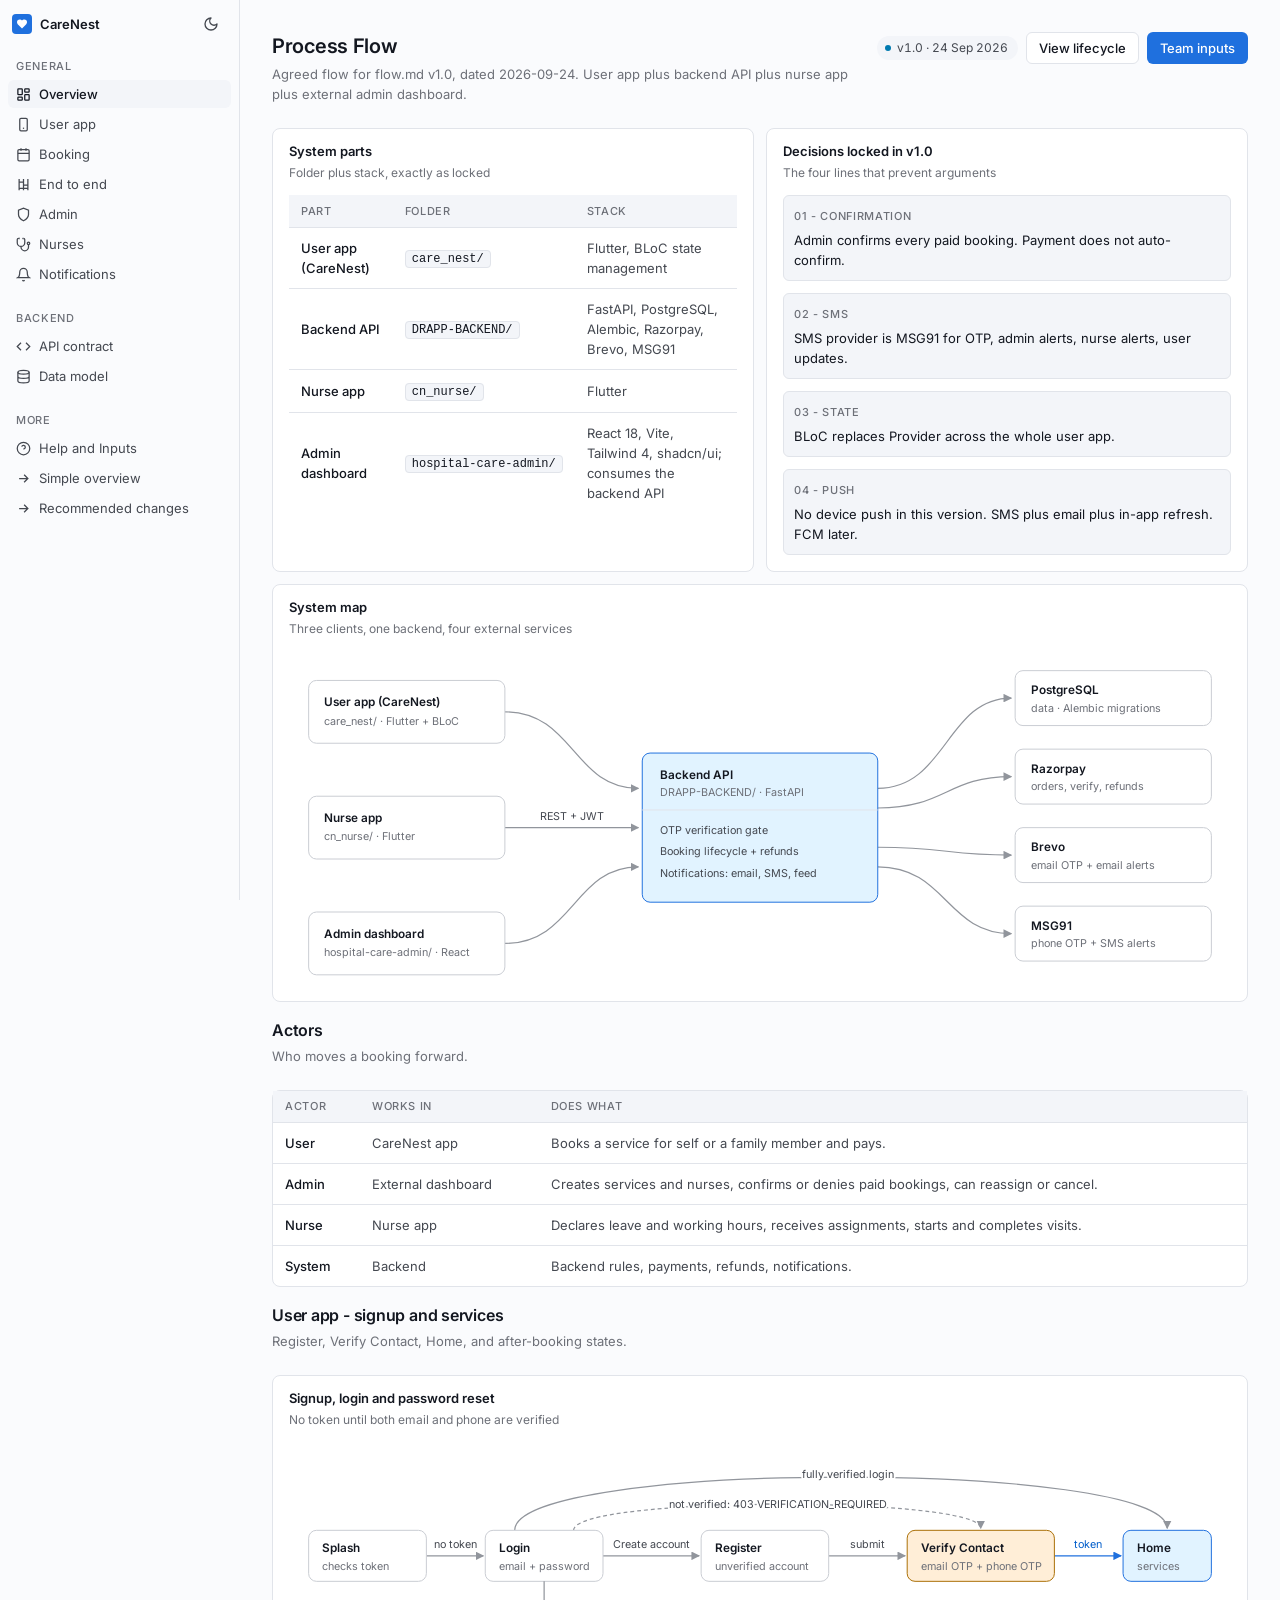
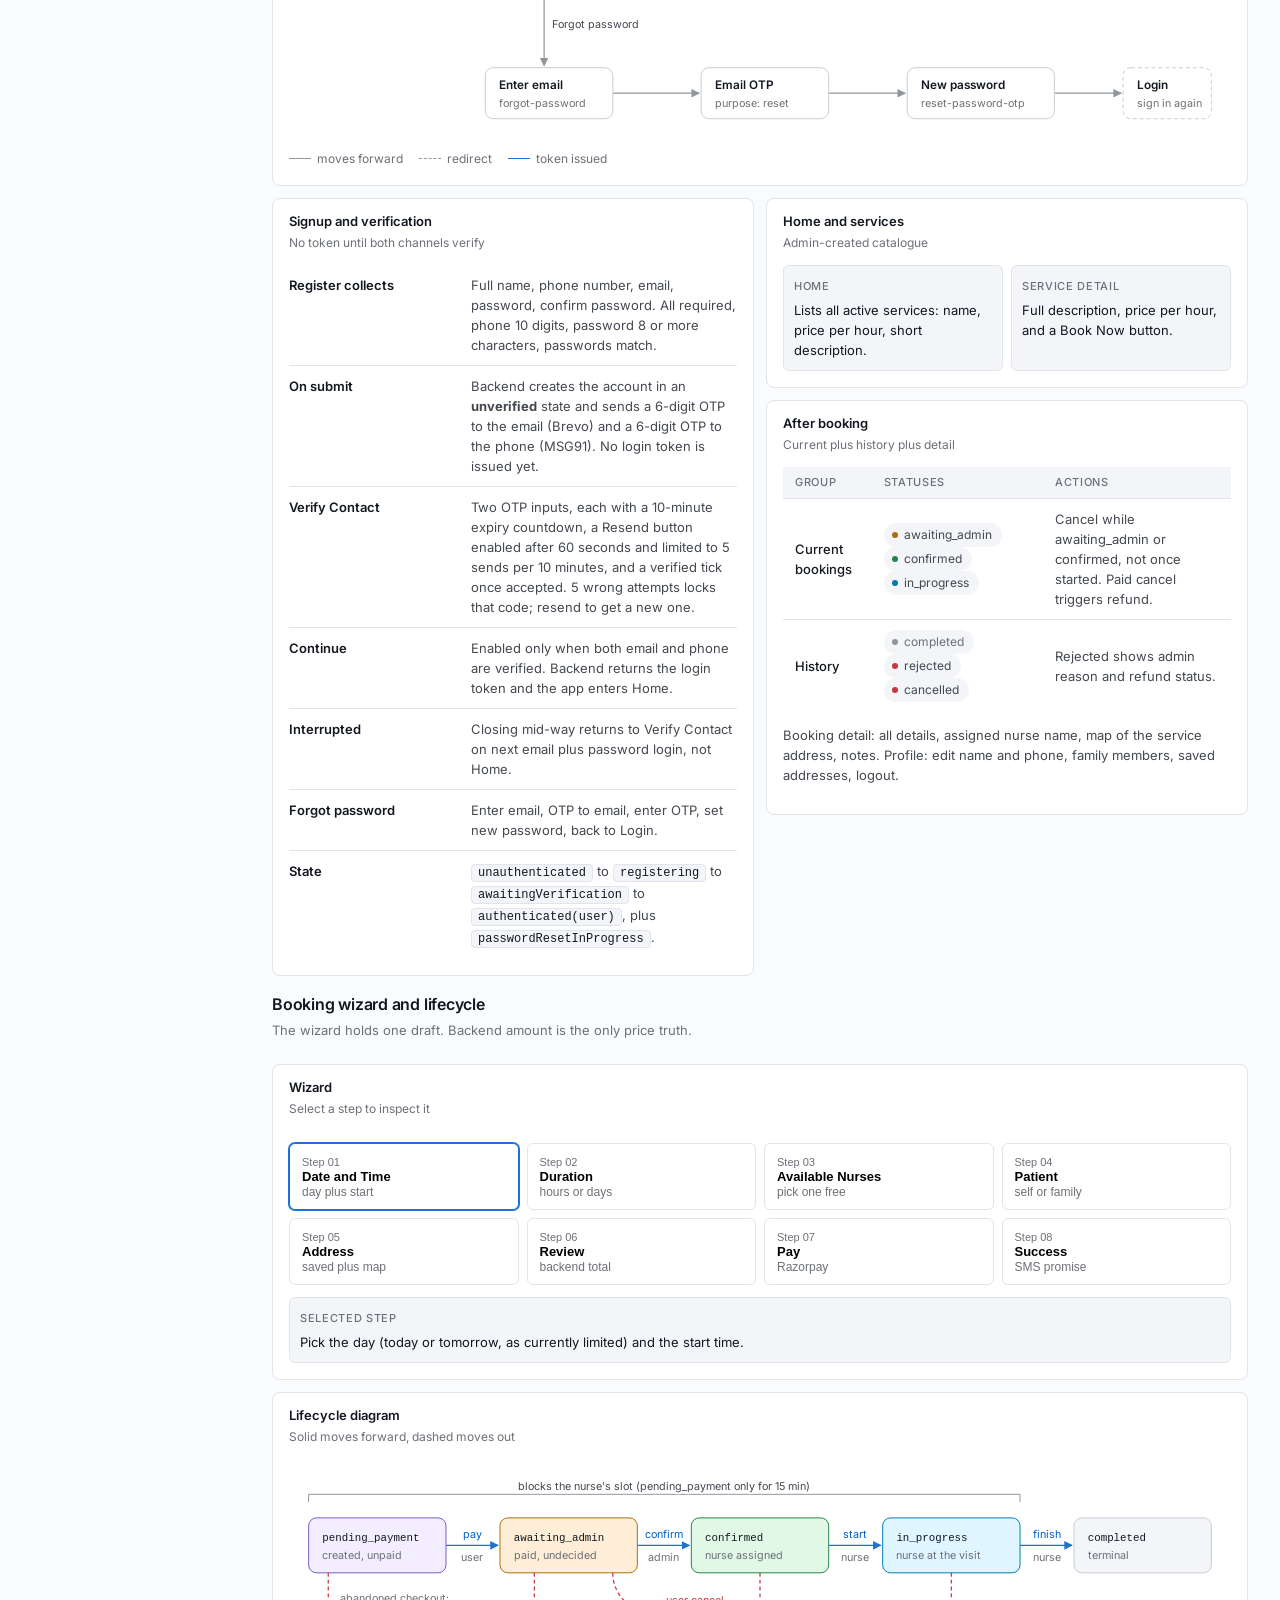
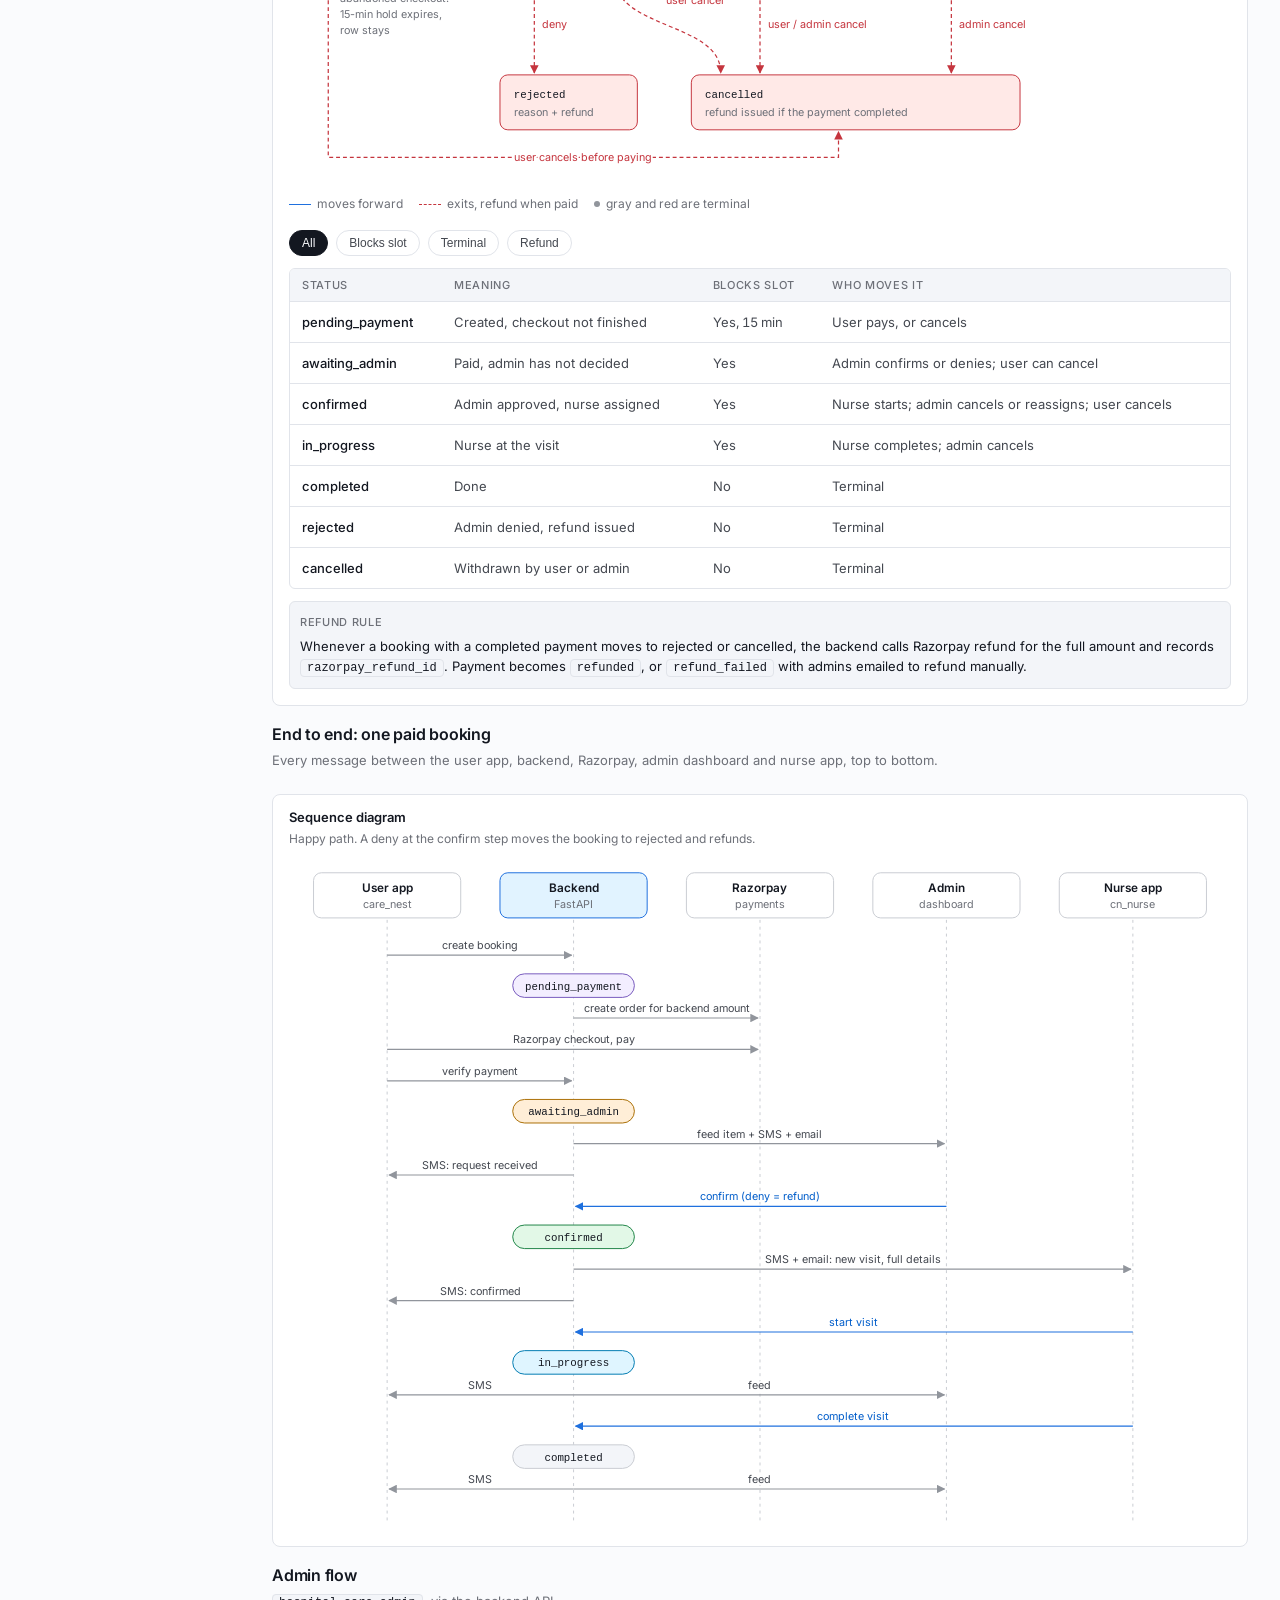
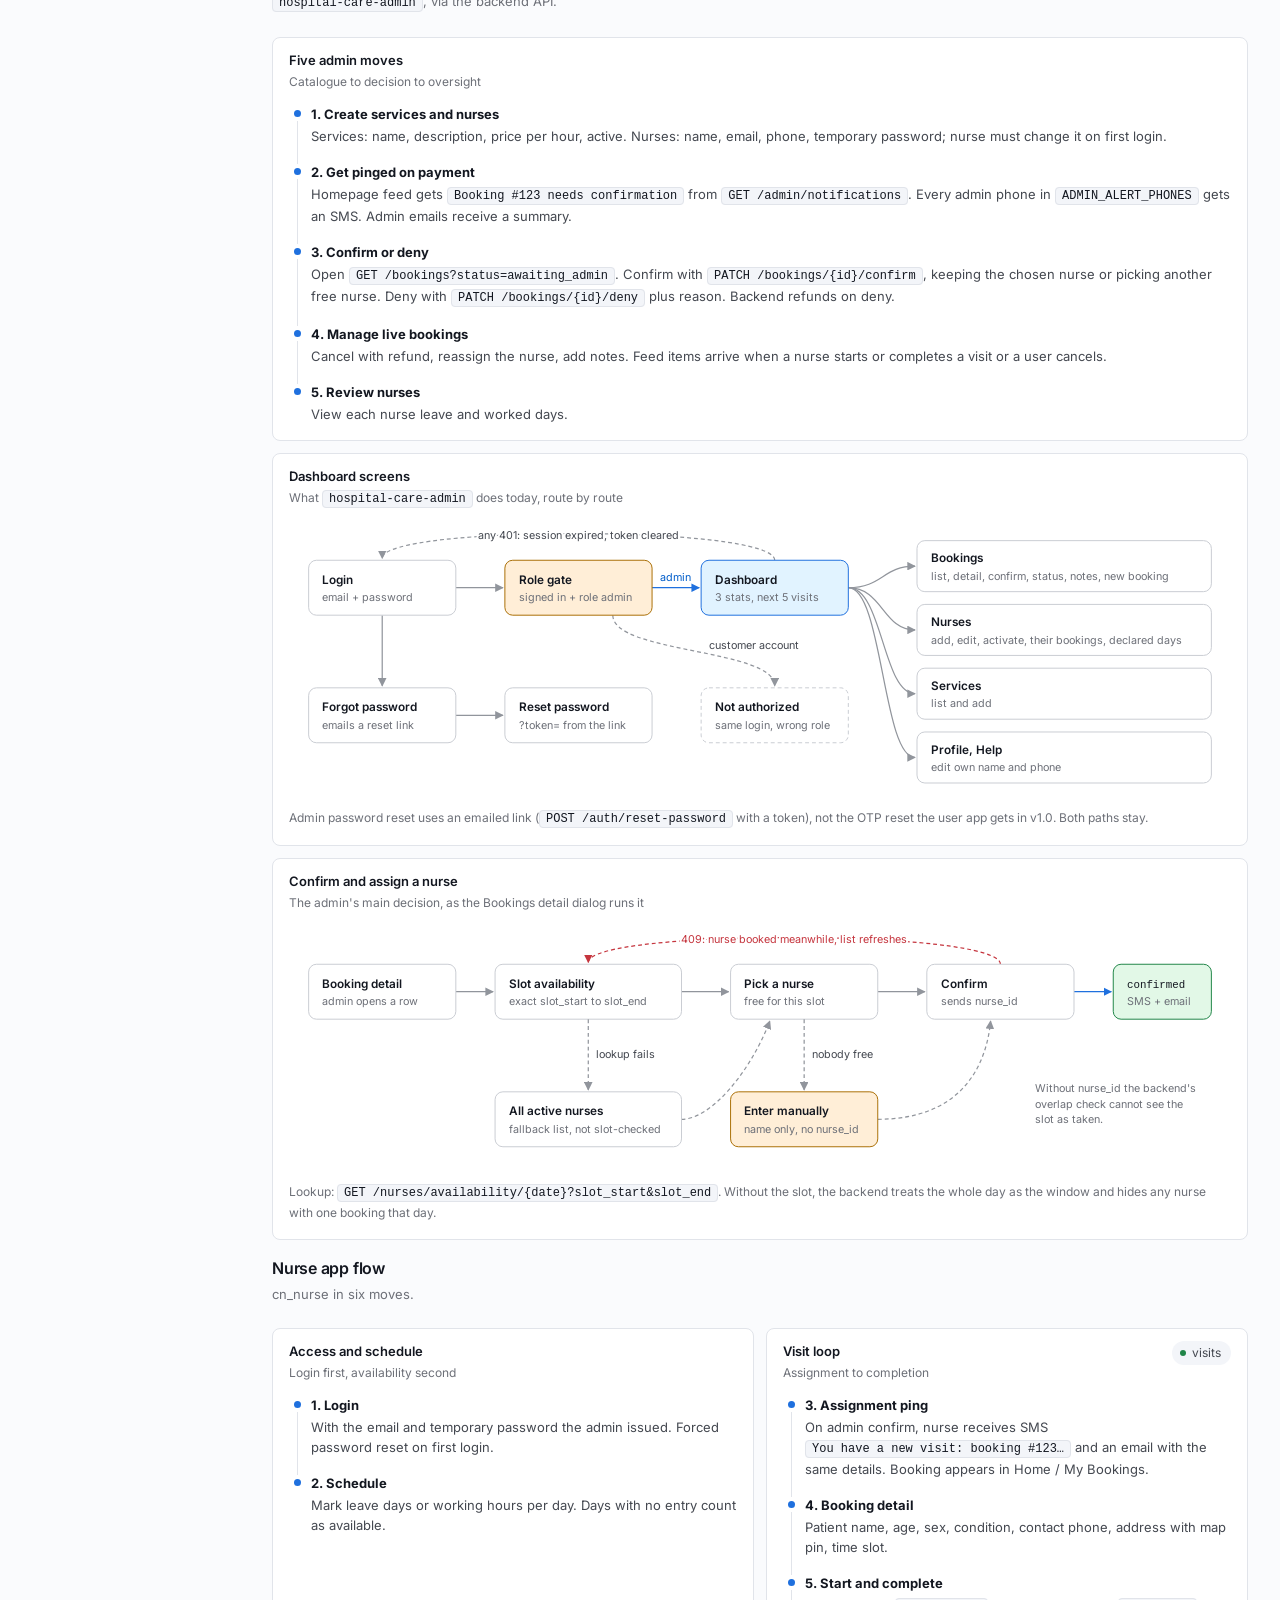
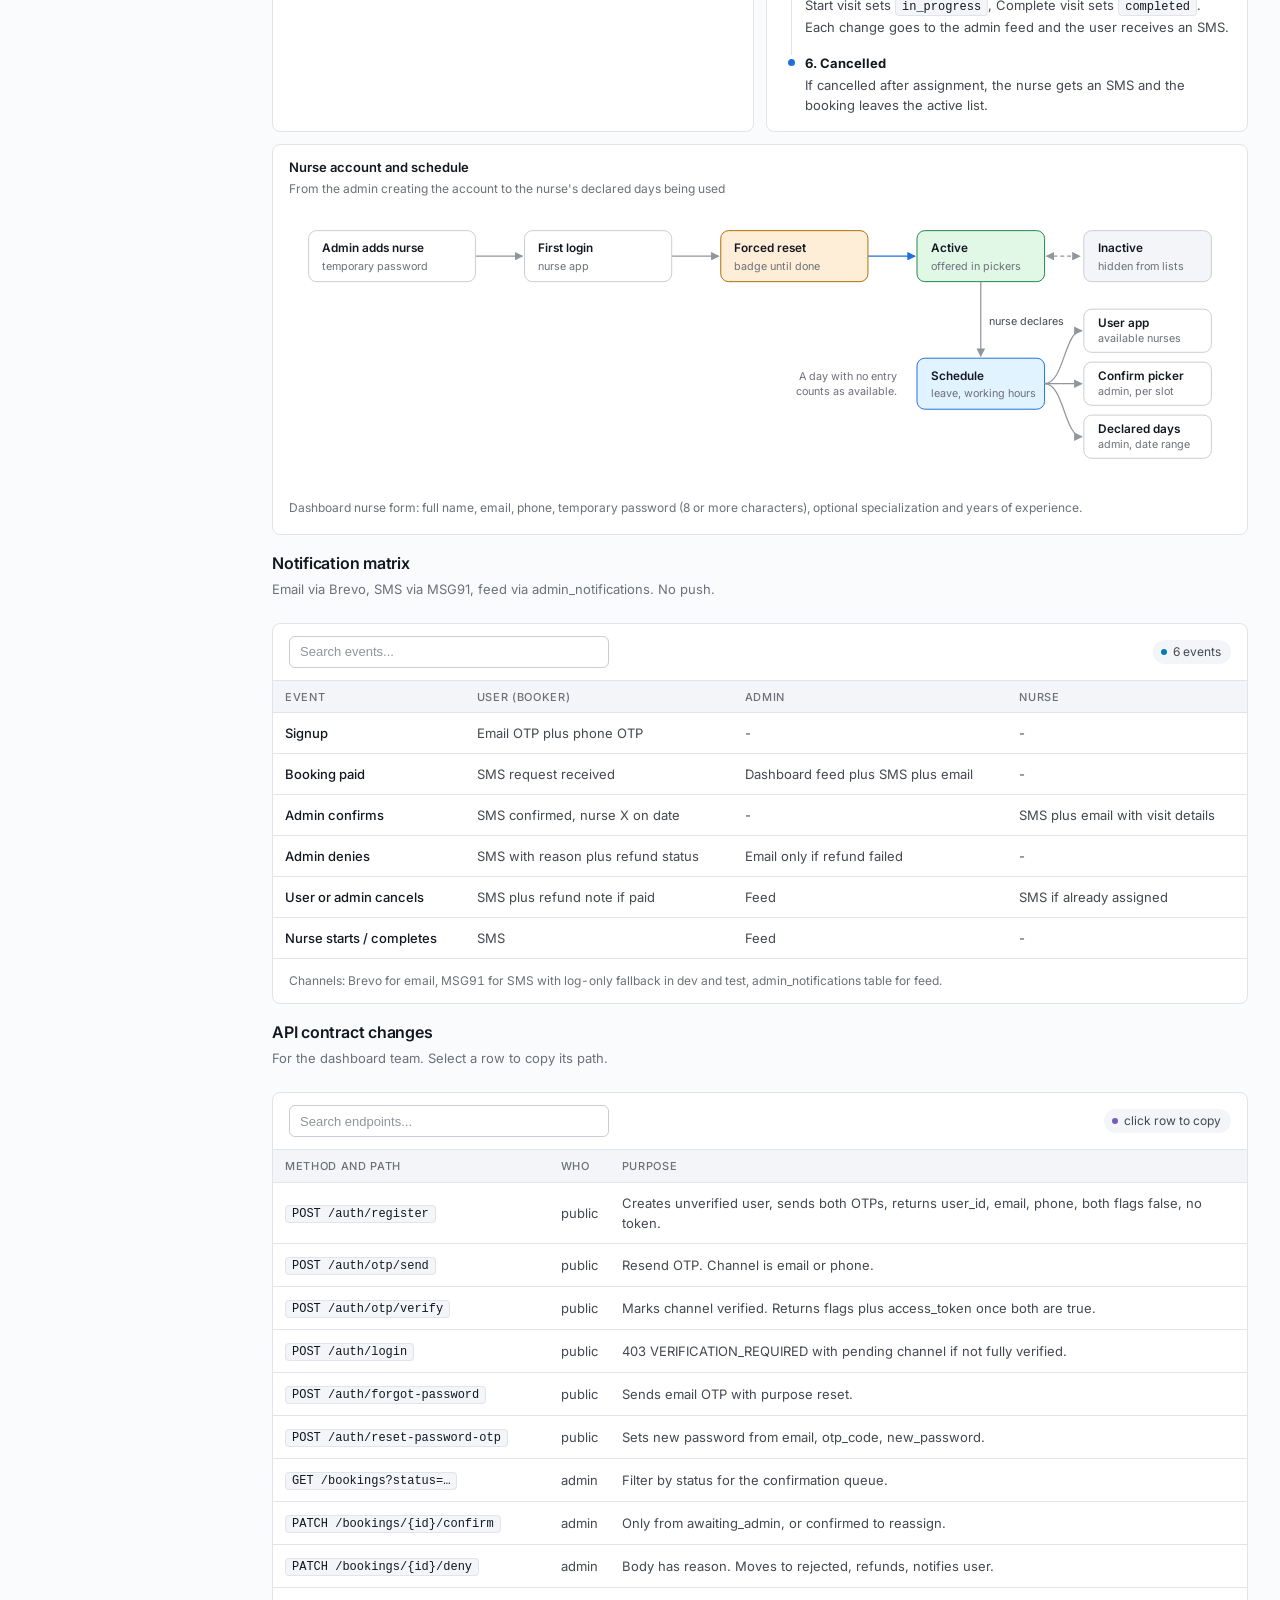
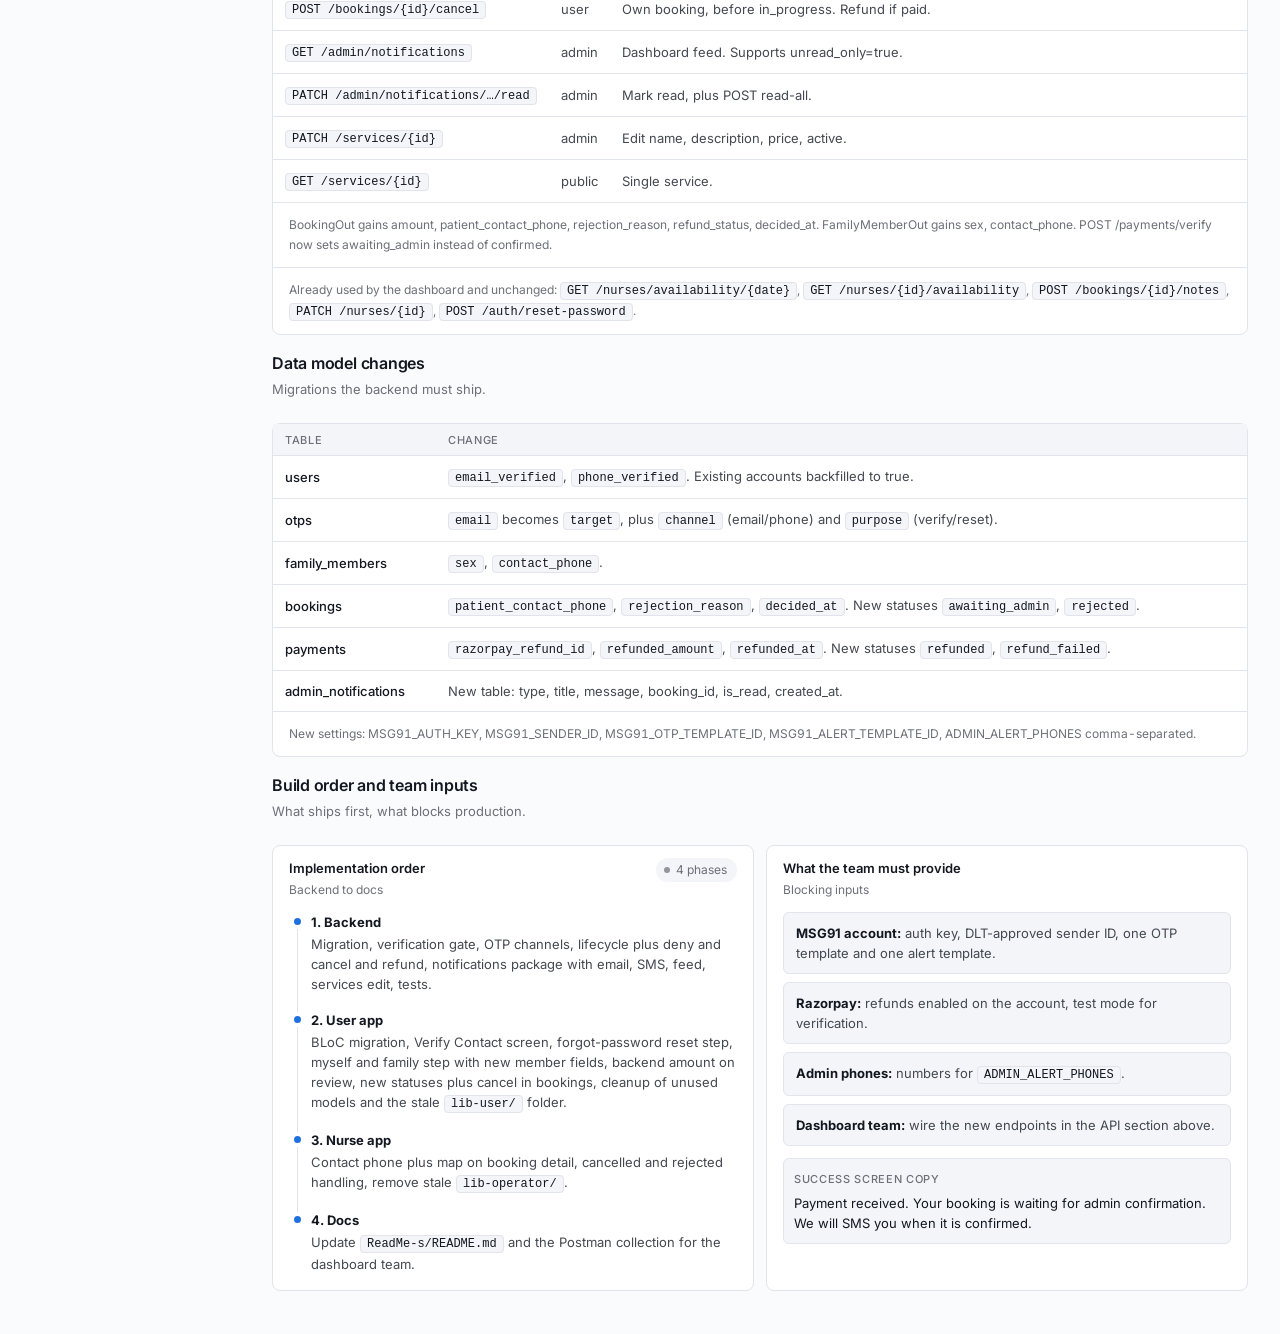
==== commit dd5516e4: "Add recommended changes view New recommended.html: ask-the-nurse-first booking flow, money flow, can" ====
--- a/detailed.html
+++ b/detailed.html
@@ -191,6 +191,7 @@
 <div><p class="navlabel">More</p><div class="navlist">
 <a class="navitem" href="#help"><svg width="15" height="15" viewBox="0 0 24 24" fill="none" stroke="currentColor" stroke-width="2"><circle cx="12" cy="12" r="10"/><path d="M9.09 9a3 3 0 0 1 5.83 1c0 2-3 3-3 3M12 17h.01"/></svg><span>Help and Inputs</span></a>
 <a class="navitem" href="simple.html"><svg width="15" height="15" viewBox="0 0 24 24" fill="none" stroke="currentColor" stroke-width="2"><path d="M5 12h14M13 6l6 6-6 6"/></svg><span>Simple overview</span></a>
+<a class="navitem" href="recommended.html"><svg width="15" height="15" viewBox="0 0 24 24" fill="none" stroke="currentColor" stroke-width="2"><path d="M5 12h14M13 6l6 6-6 6"/></svg><span>Recommended changes</span></a>
 </div></div>
 </nav>
 </aside>
